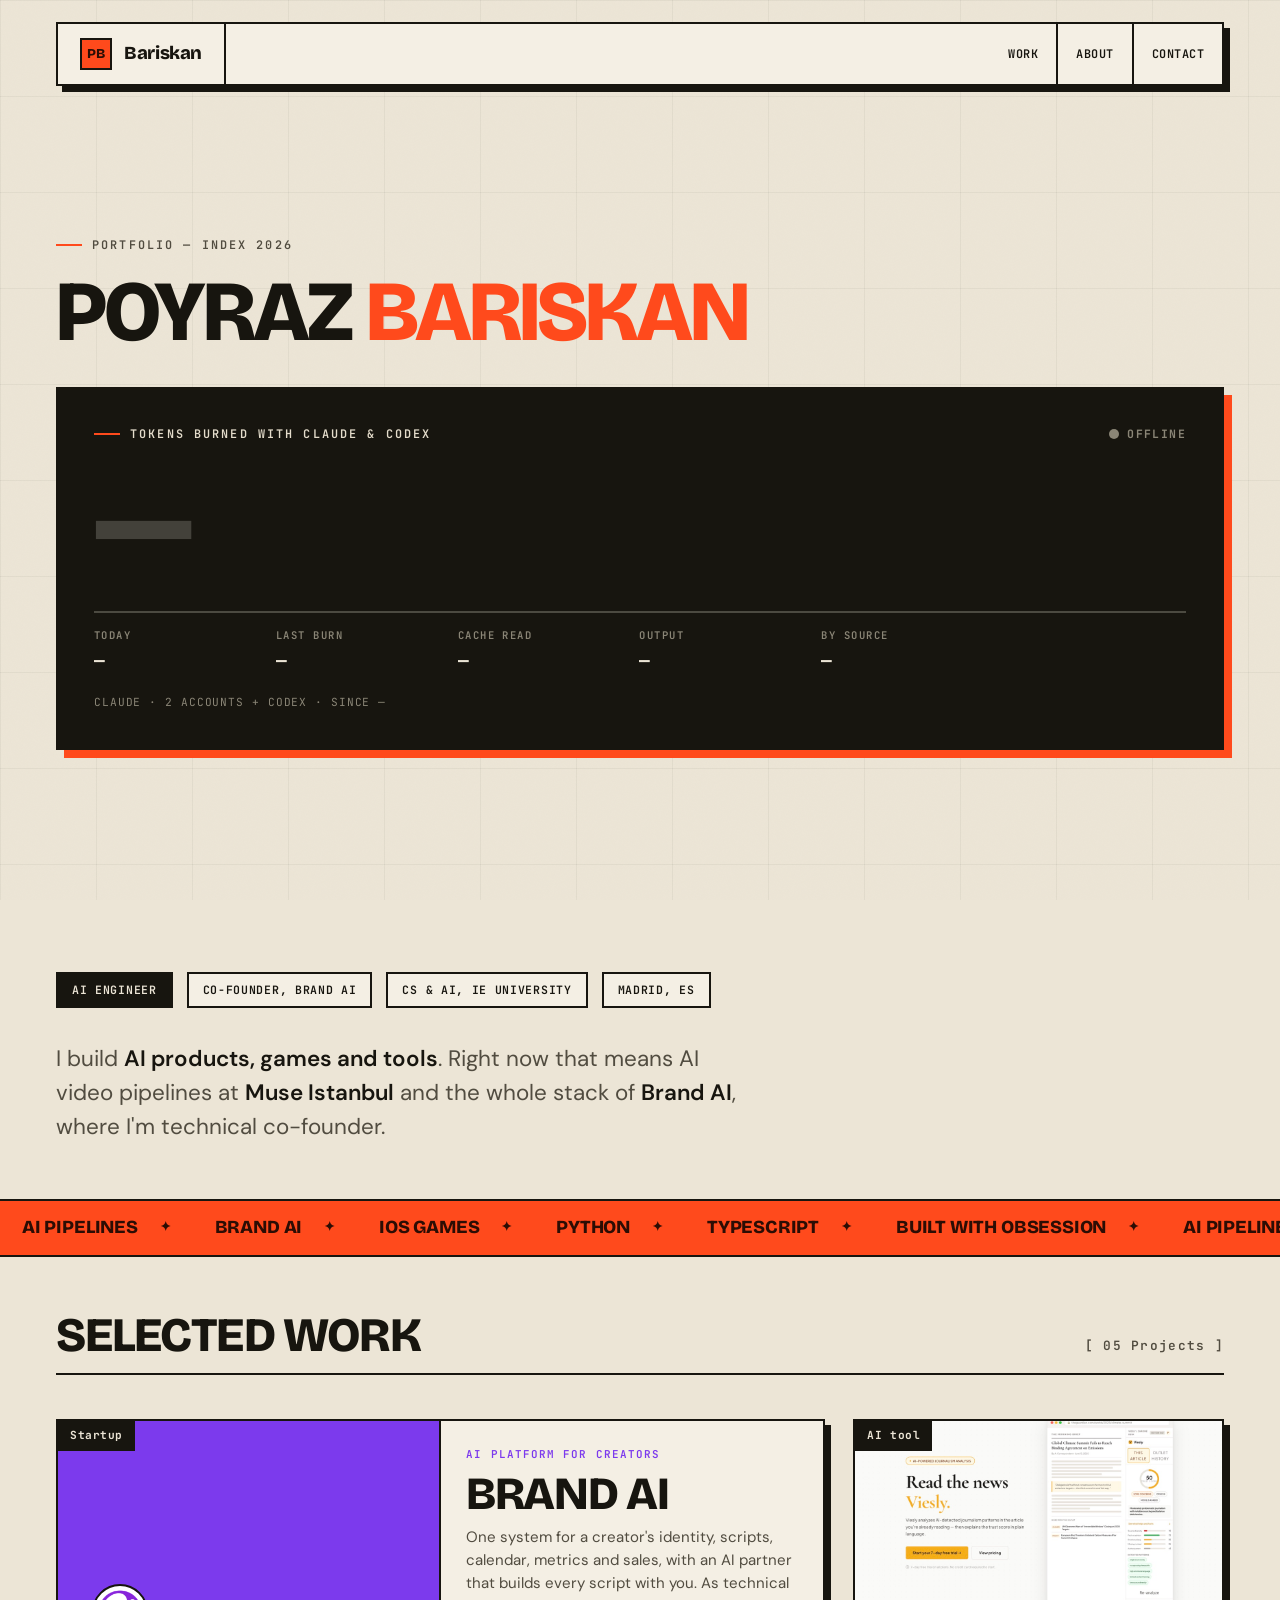
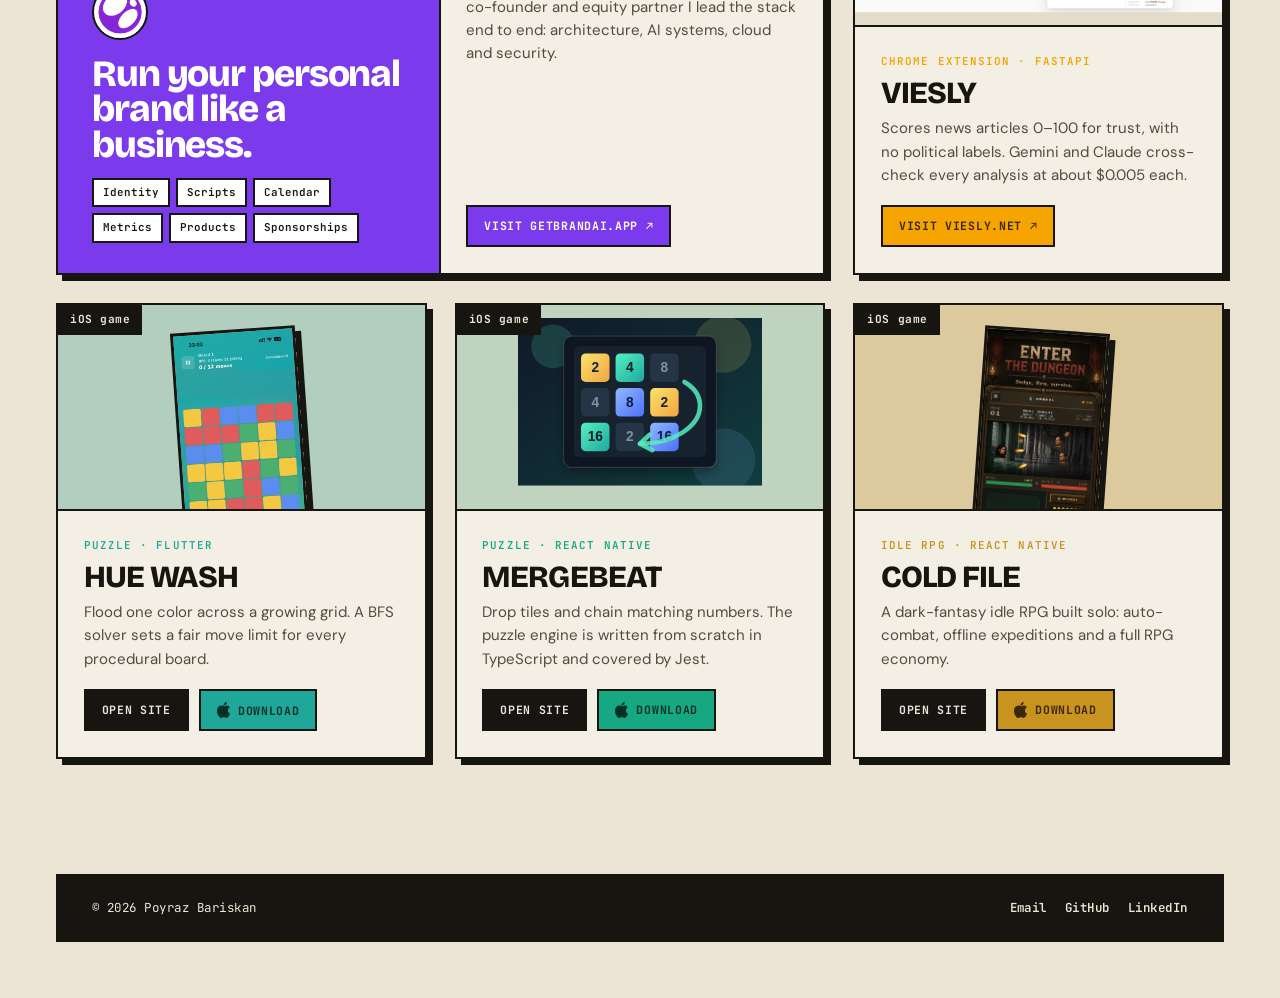
==== index.html @ db9ca66a "feat(site): shared sticky header, Brand AI, CV about, scroll motion - One header and footer on all 1" ====
<!doctype html>
<html lang="en">
  <head>
    <meta charset="utf-8">
    <meta name="viewport" content="width=device-width, initial-scale=1">
    <title>Poyraz Bariskan — Developer</title>
    <meta name="description" content="Poyraz Bariskan — AI engineer, technical co-founder of Brand AI and CS &amp; AI student at IE University. AI products, games and tools.">
    <meta property="og:title" content="Poyraz Bariskan — Developer">
    <meta property="og:description" content="AI products, games and tools. Built with obsession.">
    <meta property="og:type" content="website">
    <link rel="preconnect" href="https://fonts.googleapis.com">
    <link rel="preconnect" href="https://fonts.gstatic.com" crossorigin>
    <link href="https://fonts.googleapis.com/css2?family=Bricolage+Grotesque:opsz,wght@12..96,600;12..96,700;12..96,800&family=DM+Sans:opsz,wght@9..40,400;9..40,500;9..40,600&family=JetBrains+Mono:wght@500;600;700&display=swap" rel="stylesheet">
    <link rel="stylesheet" href="./styles.css">
  </head>
  <body class="accent-portfolio">
    <header class="site-header">
      <a class="brand" href="./" aria-label="Poyraz Bariskan home">
        <span class="brand-mark">PB</span>
        <span class="brand-name">Bariskan</span>
      </a>
      <nav class="site-nav" aria-label="Main navigation">
        <a href="./#work">Work</a>
        <a href="./about.html">About</a>
        <a href="./contact.html">Contact</a>
      </nav>
      <span class="scroll-progress" aria-hidden="true"></span>
    </header>
    <script>
      (function () {
        var header = document.querySelector('.site-header');
        function fit() {
          // the header is sticky, so measure its layout box (margin + height), never its scrolled position
          var top = parseFloat(getComputedStyle(header).marginTop) || 0;
          document.documentElement.style.setProperty('--hdr', top + header.offsetHeight + 'px');
        }
        fit();
        addEventListener('resize', fit);
        addEventListener('load', fit);
        if (document.fonts) document.fonts.ready.then(fit);
      })();
    </script>

    <main>
      <section class="intro" aria-label="Introduction">
        <p class="eyebrow hero-eyebrow">Portfolio — Index 2026</p>
        <h1 class="hero-title">
          <span class="line" data-drift="-1">Poyraz</span>
          <span class="line accent" data-drift="1">Bariskan</span>
        </h1>
        <section class="burn is-loading" data-token-counter data-endpoint="https://claude-token-counter.poyraz-fad.workers.dev" aria-label="Live AI token counter">
          <div class="burn-head">
            <p class="eyebrow">Tokens burned with Claude &amp; Codex</p>
            <p class="burn-status"><span class="burn-dot" aria-hidden="true"></span><span data-status>Loading</span></p>
          </div>
          <p class="burn-number" data-total>—</p>
          <dl class="burn-grid">
            <div><dt>Today</dt><dd data-today>—</dd></div>
            <div><dt>Last burn</dt><dd data-last-burn>—</dd></div>
            <div><dt>Cache read</dt><dd data-cache-read>—</dd></div>
            <div><dt>Output</dt><dd data-output>—</dd></div>
            <div class="burn-sources"><dt>By source</dt><dd data-sources>—</dd></div>
          </dl>
          <p class="burn-foot">Claude · 2 accounts + Codex · since <span data-since>—</span></p>
        </section>
      </section>

      <section class="hero" aria-label="About">
        <div class="hero-meta">
          <span class="tag solid">AI Engineer</span>
          <span class="tag">Co-founder, Brand AI</span>
          <span class="tag">CS &amp; AI, IE University</span>
          <span class="tag">Madrid, ES</span>
        </div>
        <p class="hero-lede">
          I build <b>AI products, games and tools</b>. Right now that means AI video pipelines at
          <b>Muse Istanbul</b> and the whole stack of <b>Brand AI</b>, where I'm technical co-founder.
        </p>
      </section>

      <div class="marquee" aria-hidden="true">
        <div class="marquee-track">
          <span>AI Pipelines</span><span>Brand AI</span><span>iOS Games</span><span>Python</span><span>TypeScript</span><span>Built With Obsession</span>
          <span>AI Pipelines</span><span>Brand AI</span><span>iOS Games</span><span>Python</span><span>TypeScript</span><span>Built With Obsession</span>
        </div>
      </div>

      <div class="section-head" id="work">
        <h2>Selected Work</h2>
        <span class="count">[ 05 Projects ]</span>
      </div>

      <section class="work" aria-label="Projects">

        <article class="work-card work-feature accent-brandai" data-pop>
          <a class="work-media media-brandai" href="https://www.getbrandai.app/en" target="_blank" rel="noopener" tabindex="-1" aria-hidden="true">
            <span class="work-kind">Startup</span>
            <img class="bai-logo" src="./BrandAI/assets/logo.png" width="56" height="56" alt="" decoding="async">
            <span class="bai-line">Run your personal brand like a business.</span>
            <span class="bai-modules"><span>Identity</span><span>Scripts</span><span>Calendar</span><span>Metrics</span><span>Products</span><span>Sponsorships</span></span>
          </a>
          <div class="work-info">
            <p class="work-genre">AI platform for creators</p>
            <h3 class="work-title"><a href="https://www.getbrandai.app/en" target="_blank" rel="noopener">Brand AI</a></h3>
            <p class="work-desc">One system for a creator's identity, scripts, calendar, metrics and sales, with an AI partner that builds every script with you. As technical co-founder and equity partner I lead the stack end to end: architecture, AI systems, cloud and security.</p>
            <div class="work-actions">
              <a class="btn btn-solid" href="https://www.getbrandai.app/en" target="_blank" rel="noopener">Visit getbrandai.app ↗</a>
            </div>
          </div>
        </article>

        <article class="work-card accent-viesly" data-pop>
          <a class="work-media media-shot" href="https://viesly.net" target="_blank" rel="noopener" tabindex="-1" aria-hidden="true">
            <span class="work-kind">AI tool</span>
            <img src="./Viesly/assets/preview-1200.jpg" alt="" decoding="async" loading="lazy" data-parallax>
          </a>
          <div class="work-info">
            <p class="work-genre">Chrome extension · FastAPI</p>
            <h3 class="work-title"><a href="https://viesly.net" target="_blank" rel="noopener">Viesly</a></h3>
            <p class="work-desc">Scores news articles 0–100 for trust, with no political labels. Gemini and Claude cross-check every analysis at about $0.005 each.</p>
            <div class="work-actions">
              <a class="btn btn-solid" href="https://viesly.net" target="_blank" rel="noopener">Visit viesly.net ↗</a>
            </div>
          </div>
        </article>

        <article class="work-card accent-huewash" data-pop>
          <a class="work-media media-phone" href="./HueWash/" tabindex="-1" aria-hidden="true">
            <span class="work-kind">iOS game</span>
            <img src="./HueWash/assets/gameplay.png" alt="" decoding="async" loading="lazy" data-parallax="34">
          </a>
          <div class="work-info">
            <p class="work-genre">Puzzle · Flutter</p>
            <h3 class="work-title"><a href="./HueWash/">Hue Wash</a></h3>
            <p class="work-desc">Flood one color across a growing grid. A BFS solver sets a fair move limit for every procedural board.</p>
            <div class="work-actions">
              <a class="btn btn-ink" href="./HueWash/">Open site</a>
              <div class="btn-soon-wrap">
                <button class="btn btn-solid" type="button" onclick="showSoon(this)">
                  <svg width="13" height="16" viewBox="0 0 814 1000" fill="currentColor" aria-hidden="true"><path d="M788.1 340.9c-5.8 4.5-108.2 62.2-108.2 190.5 0 148.4 130.3 200.9 134.2 202.2-.6 3.2-20.7 71.9-68.7 141.9-42.8 61.6-87.5 123.1-155.5 123.1s-85.5-39.5-164-39.5c-76.5 0-103.7 40.8-165.9 40.8s-105-57.8-155.5-127.4C46 790.8 0 663.9 0 542c0-207.7 135.5-317.6 269-317.6 70.7 0 129.5 46.4 173.1 46.4 41.8 0 108.2-49 187.5-49 30.1 0 108.2 2.6 162.5 95.7zm-234.5-181.5c31.1-36.9 53.1-88.1 53.1-139.3 0-7.1-.6-14.3-1.9-20.1-50.6 1.9-110.8 33.7-147.1 75.8-28.5 32.4-55.1 83.6-55.1 135.5 0 7.8 1.3 15.6 1.9 18.1 3.2.6 8.4 1.3 13.6 1.3 45.4 0 102.5-30.4 135.5-71.3z"/></svg>
                  Download
                </button>
                <span class="btn-soon-tip">Coming Soon</span>
              </div>
            </div>
          </div>
        </article>

        <article class="work-card accent-merge" data-pop>
          <a class="work-media media-board" href="./MergeBeat/" tabindex="-1" aria-hidden="true">
            <span class="work-kind">iOS game</span>
            <img src="./MergeBeat/assets/mergebeat-board.svg" alt="" decoding="async" loading="lazy" data-parallax>
          </a>
          <div class="work-info">
            <p class="work-genre">Puzzle · React Native</p>
            <h3 class="work-title"><a href="./MergeBeat/">MergeBeat</a></h3>
            <p class="work-desc">Drop tiles and chain matching numbers. The puzzle engine is written from scratch in TypeScript and covered by Jest.</p>
            <div class="work-actions">
              <a class="btn btn-ink" href="./MergeBeat/">Open site</a>
              <a class="btn btn-solid" href="https://apps.apple.com/us/app/merge-beat/id6765901068" target="_blank" rel="noopener">
                <svg width="13" height="16" viewBox="0 0 814 1000" fill="currentColor" aria-hidden="true"><path d="M788.1 340.9c-5.8 4.5-108.2 62.2-108.2 190.5 0 148.4 130.3 200.9 134.2 202.2-.6 3.2-20.7 71.9-68.7 141.9-42.8 61.6-87.5 123.1-155.5 123.1s-85.5-39.5-164-39.5c-76.5 0-103.7 40.8-165.9 40.8s-105-57.8-155.5-127.4C46 790.8 0 663.9 0 542c0-207.7 135.5-317.6 269-317.6 70.7 0 129.5 46.4 173.1 46.4 41.8 0 108.2-49 187.5-49 30.1 0 108.2 2.6 162.5 95.7zm-234.5-181.5c31.1-36.9 53.1-88.1 53.1-139.3 0-7.1-.6-14.3-1.9-20.1-50.6 1.9-110.8 33.7-147.1 75.8-28.5 32.4-55.1 83.6-55.1 135.5 0 7.8 1.3 15.6 1.9 18.1 3.2.6 8.4 1.3 13.6 1.3 45.4 0 102.5-30.4 135.5-71.3z"/></svg>
                Download
              </a>
            </div>
          </div>
        </article>

        <article class="work-card accent-cold" data-pop>
          <a class="work-media media-phone" href="./ColdFile/" tabindex="-1" aria-hidden="true">
            <span class="work-kind">iOS game</span>
            <img src="./ColdFile/assets/enter-dungeon.webp" alt="" decoding="async" loading="lazy" data-parallax="34">
          </a>
          <div class="work-info">
            <p class="work-genre">Idle RPG · React Native</p>
            <h3 class="work-title"><a href="./ColdFile/">Cold File</a></h3>
            <p class="work-desc">A dark-fantasy idle RPG built solo: auto-combat, offline expeditions and a full RPG economy.</p>
            <div class="work-actions">
              <a class="btn btn-ink" href="./ColdFile/">Open site</a>
              <a class="btn btn-solid" href="https://apps.apple.com/us/app/cold-file/id6762484660" target="_blank" rel="noopener">
                <svg width="13" height="16" viewBox="0 0 814 1000" fill="currentColor" aria-hidden="true"><path d="M788.1 340.9c-5.8 4.5-108.2 62.2-108.2 190.5 0 148.4 130.3 200.9 134.2 202.2-.6 3.2-20.7 71.9-68.7 141.9-42.8 61.6-87.5 123.1-155.5 123.1s-85.5-39.5-164-39.5c-76.5 0-103.7 40.8-165.9 40.8s-105-57.8-155.5-127.4C46 790.8 0 663.9 0 542c0-207.7 135.5-317.6 269-317.6 70.7 0 129.5 46.4 173.1 46.4 41.8 0 108.2-49 187.5-49 30.1 0 108.2 2.6 162.5 95.7zm-234.5-181.5c31.1-36.9 53.1-88.1 53.1-139.3 0-7.1-.6-14.3-1.9-20.1-50.6 1.9-110.8 33.7-147.1 75.8-28.5 32.4-55.1 83.6-55.1 135.5 0 7.8 1.3 15.6 1.9 18.1 3.2.6 8.4 1.3 13.6 1.3 45.4 0 102.5-30.4 135.5-71.3z"/></svg>
                Download
              </a>
            </div>
          </div>
        </article>

      </section>
    </main>

    <footer class="site-footer">
      <span>© 2026 Poyraz Bariskan</span>
      <div class="foot-soc">
        <a href="mailto:poyraz@bariskan.com">Email</a>
        <a href="https://github.com/pBariskan" target="_blank" rel="noopener">GitHub</a>
        <a href="https://www.linkedin.com/in/poyrazb" target="_blank" rel="noopener">LinkedIn</a>
      </div>
    </footer>
    <script>
      function showSoon(btn) {
        var wrap = btn.closest('.btn-soon-wrap');
        wrap.classList.add('tip-show');
        setTimeout(function() { wrap.classList.remove('tip-show'); }, 1800);
      }
    </script>
    <script src="./token-counter.js" defer></script>
    <script src="./site.js" defer></script>
  </body>
</html>
---- styles.css ----
/* ============================================================
   Poyraz Bariskan — Design System
   "Bold Editorial Brutalism"
   Bone paper · near-black ink · hard offset shadows · per-theme accent
   ============================================================ */

/* ── Tokens ─────────────────────────────────────────────── */
:root {
  color-scheme: light;

  --paper:      #ece5d6;
  --paper-2:    #e4dccb;
  --surface:    #f4efe4;
  --ink:        #17150f;
  --ink-soft:   #514c40;
  --ink-faint:  #8a8576;
  --line:       #17150f;

  /* default accent — portfolio shell */
  --accent:     #ff4a1c;
  --accent-ink: #2c0d04;

  --display: 'Bricolage Grotesque', 'Arial Narrow', sans-serif;
  --body:    'DM Sans', ui-sans-serif, system-ui, sans-serif;
  --mono:    'JetBrains Mono', ui-monospace, 'SFMono-Regular', monospace;

  --maxw: 1200px;
  --gut:  clamp(20px, 5vw, 56px);
  --border: 2.5px solid var(--ink);
}

/* per-page / per-project accent scopes */
.accent-portfolio { --accent: #ff4a1c; --accent-ink: #2c0d04; }
.accent-cold      { --accent: #c8941f; --accent-ink: #3a2802; }
.accent-merge     { --accent: #16a883; --accent-ink: #053026; }
.accent-viesly    { --accent: #f5a400; --accent-ink: #3a2700; }
.accent-huewash   { --accent: #1fa89a; --accent-ink: #053028; }
.accent-brandai   { --accent: #7c3aed; --accent-ink: #ffffff; }

/* ── Reset ──────────────────────────────────────────────── */
*, *::before, *::after { box-sizing: border-box; margin: 0; }
html { scroll-behavior: smooth; -webkit-text-size-adjust: 100%; }

body {
  min-height: 100dvh;
  background-color: var(--paper);
  color: var(--ink);
  font-family: var(--body);
  font-size: 16px;
  line-height: 1.6;
  -webkit-font-smoothing: antialiased;
  position: relative;
  overflow-x: clip;
}

/* faint hairline grid + grain atmosphere */
body::before {
  content: "";
  position: fixed;
  inset: 0;
  pointer-events: none;
  z-index: 0;
  background-image:
    linear-gradient(to right, rgba(23,21,15,0.045) 1px, transparent 1px),
    linear-gradient(to bottom, rgba(23,21,15,0.045) 1px, transparent 1px);
  background-size: clamp(48px, 8vw, 96px) clamp(48px, 8vw, 96px);
}
body::after {
  content: "";
  position: fixed;
  inset: 0;
  pointer-events: none;
  z-index: 0;
  opacity: 0.5;
  mix-blend-mode: multiply;
  background-image: url("data:image/svg+xml,%3Csvg xmlns='http://www.w3.org/2000/svg' width='120' height='120'%3E%3Cfilter id='n'%3E%3CfeTurbulence type='fractalNoise' baseFrequency='0.85' numOctaves='2' stitchTiles='stitch'/%3E%3C/filter%3E%3Crect width='100%25' height='100%25' filter='url(%23n)' opacity='0.045'/%3E%3C/svg%3E");
}

main, .site-header, .site-footer { position: relative; z-index: 1; }

img { display: block; max-width: 100%; }
a   { color: inherit; }
::selection { background: var(--accent); color: var(--accent-ink); }

.shell { width: min(var(--maxw), 100% - var(--gut) * 2); margin-inline: auto; }

/* ── Header ─────────────────────────────────────────────── */
/* One header on every page: same links, same colours (it ignores the page accent), pinned while scrolling.
   Its top margin equals its sticky offset, so it never moves — not on scroll, not between pages. */
.site-header {
  --accent:     #ff4a1c;
  --accent-ink: #2c0d04;
  --hdr-gap: clamp(12px, 2vw, 22px);
  position: sticky;
  top: var(--hdr-gap);
  z-index: 50;
  display: flex;
  align-items: stretch;
  justify-content: space-between;
  gap: 16px;
  width: min(var(--maxw), 100% - var(--gut) * 2);
  margin: var(--hdr-gap) auto 0;
  border: var(--border);
  background: var(--surface);
  box-shadow: 6px 6px 0 var(--ink);
  view-transition-name: site-header;
}

/* reading progress, drawn over the header's bottom border (site.js scales it) */
.scroll-progress {
  position: absolute;
  left: -2.5px;
  right: -2.5px;
  bottom: -2.5px;
  height: 4px;
  background: var(--accent);
  transform: scaleX(0);
  transform-origin: left;
  pointer-events: none;
}

.brand {
  display: flex;
  align-items: center;
  gap: 12px;
  padding: 14px 22px;
  font-family: var(--display);
  font-weight: 800;
  font-size: 1.15rem;
  letter-spacing: -0.02em;
  text-decoration: none;
  border-right: var(--border);
  white-space: nowrap;
}
.brand img { width: 30px; height: 30px; border: 2px solid var(--ink); }
.brand .brand-mark {
  display: inline-grid;
  place-items: center;
  width: 32px; height: 32px;
  background: var(--accent);
  color: var(--accent-ink);
  font-size: 0.85rem;
  font-weight: 800;
  border: 2px solid var(--ink);
}

.site-nav { display: flex; align-items: stretch; flex-wrap: wrap; }
.site-nav a {
  display: inline-flex;
  align-items: center;
  padding: 0 18px;
  font-family: var(--mono);
  font-size: 0.74rem;
  font-weight: 600;
  letter-spacing: 0.04em;
  text-transform: uppercase;
  text-decoration: none;
  color: var(--ink);
  border-left: 2px solid var(--ink);
  transition: background 0.18s, color 0.18s;
}
.site-nav a:first-child { border-left: none; }
.site-nav a:hover,
.site-nav a:focus-visible { background: var(--ink); color: var(--paper); outline: none; }
.site-nav a[aria-current="page"] { background: var(--accent); color: var(--accent-ink); }

/* ── Project sub-nav (game pages) ───────────────────────── */
.sub-nav {
  position: relative;
  z-index: 1;
  display: flex;
  flex-wrap: wrap;
  align-items: stretch;
  width: min(var(--maxw), 100% - var(--gut) * 2);
  margin: 16px auto 0;
  border: 2px solid var(--ink);
  background: var(--accent);
  color: var(--accent-ink);
}
.sub-nav a {
  display: inline-flex;
  align-items: center;
  gap: 10px;
  padding: 8px 16px;
  font-family: var(--mono);
  font-size: 0.72rem;
  font-weight: 600;
  letter-spacing: 0.04em;
  text-transform: uppercase;
  text-decoration: none;
  border-left: 2px solid var(--ink);
  transition: background 0.18s, color 0.18s;
}
.sub-nav .sub-brand {
  margin-right: auto;
  border-left: none;
  font-family: var(--display);
  font-size: 1rem;
  font-weight: 800;
  letter-spacing: -0.01em;
  text-transform: none;
}
.sub-nav .sub-brand img,
.sub-nav .brand-mark { width: 26px; height: 26px; border: 2px solid var(--ink); }
.sub-nav .brand-mark {
  display: inline-grid;
  place-items: center;
  background: var(--surface);
  color: var(--ink);
  font-size: 0.68rem;
}
.sub-nav a:hover,
.sub-nav a:focus-visible,
.sub-nav a[aria-current="page"] { background: var(--ink); color: var(--paper); outline: none; }

@media (max-width: 620px) {
  .sub-nav .sub-brand { flex-basis: 100%; border-bottom: 2px solid var(--ink); }
  .sub-nav a:not(.sub-brand) { flex: 1; justify-content: center; padding: 9px 6px; }
  .sub-nav .sub-brand + a { border-left: none; }
}

/* ── Hero ───────────────────────────────────────────────── */
/* First screen: name + live counter, filling exactly one viewport (--hdr = header bottom, set inline). */
.intro {
  width: min(var(--maxw), 100% - var(--gut) * 2);
  min-height: calc(100svh - var(--hdr, 110px));
  margin: 0 auto;
  padding-block: clamp(12px, 3vh, 40px);
  display: flex;
  flex-direction: column;
  justify-content: center;
}

.hero {
  width: min(var(--maxw), 100% - var(--gut) * 2);
  margin: clamp(32px, 6vw, 72px) auto clamp(28px, 5vw, 56px);
}

.eyebrow {
  display: inline-flex;
  align-items: center;
  gap: 10px;
  font-family: var(--mono);
  font-size: 0.74rem;
  font-weight: 600;
  letter-spacing: 0.18em;
  text-transform: uppercase;
  color: var(--ink-soft);
}
.eyebrow::before {
  content: "";
  width: 26px; height: 2px;
  background: var(--accent);
}

.hero-eyebrow { margin-bottom: clamp(10px, 2.2vh, 20px); animation: rise 0.7s 0.1s cubic-bezier(0.16,1,0.3,1) both; }

.hero-title {
  font-family: var(--display);
  font-weight: 800;
  font-size: clamp(2.2rem, min(7.2vw, 9.5vh), 5.6rem);
  line-height: 0.9;
  letter-spacing: -0.035em;
  text-transform: uppercase;
}
.hero-title .line { display: inline-block; animation: rise 0.8s cubic-bezier(0.16,1,0.3,1) both; }
.hero-title .line:nth-child(1) { animation-delay: 0.16s; }
.hero-title .line:nth-child(2) { animation-delay: 0.24s; }
.hero-title .outline {
  color: transparent;
  -webkit-text-stroke: 2px var(--ink);
  text-stroke: 2px var(--ink);
}
.hero-title .accent { color: var(--accent); }

.hero-meta {
  display: flex;
  flex-wrap: wrap;
  gap: 10px 14px;
  animation: rise 0.8s 0.34s cubic-bezier(0.16,1,0.3,1) both;
}
.hero-meta .tag {
  font-family: var(--mono);
  font-size: 0.72rem;
  font-weight: 600;
  letter-spacing: 0.06em;
  text-transform: uppercase;
  padding: 7px 14px;
  border: 2px solid var(--ink);
  background: var(--surface);
}
.hero-meta .tag.solid { background: var(--ink); color: var(--paper); }

.hero-lede {
  max-width: 44ch;
  margin-top: clamp(22px, 3.5vw, 34px);
  font-size: clamp(1.05rem, 2.2vw, 1.4rem);
  line-height: 1.5;
  color: var(--ink-soft);
  animation: rise 0.8s 0.42s cubic-bezier(0.16,1,0.3,1) both;
}
.hero-lede b { color: var(--ink); font-weight: 600; }

/* ── Marquee strip ──────────────────────────────────────── */
.marquee {
  border-block: var(--border);
  background: var(--accent);
  color: var(--accent-ink);
  overflow: hidden;
  white-space: nowrap;
  padding: 12px 0;
  margin-block: clamp(28px, 5vw, 56px);
  animation: rise 0.8s 0.5s cubic-bezier(0.16,1,0.3,1) both;
}
.marquee-track {
  display: inline-flex;
  gap: 0;
  will-change: transform;
  animation: scroll-x 26s linear infinite;
}
.marquee:hover .marquee-track { animation-play-state: paused; }
.marquee-track span {
  font-family: var(--display);
  font-weight: 800;
  font-size: 1.15rem;
  letter-spacing: -0.01em;
  text-transform: uppercase;
  padding-inline: 22px;
  display: inline-flex;
  align-items: center;
  gap: 22px;
}
.marquee-track span::after {
  content: "✦";
  font-size: 0.8rem;
}

@keyframes scroll-x {
  from { transform: translateX(0); }
  to   { transform: translateX(-50%); }
}

/* ── Live token counter ─────────────────────────────────── */
.burn {
  margin-top: clamp(16px, 4vh, 40px);
  padding: clamp(16px, 4vh, 36px) clamp(16px, 3.5vw, 36px);
  border: var(--border);
  background: var(--ink);
  color: var(--paper);
  box-shadow: 8px 8px 0 var(--accent);
  container-type: inline-size;
  animation: rise 0.8s 0.32s cubic-bezier(0.16,1,0.3,1) both;
}
.burn-head {
  display: flex;
  flex-wrap: wrap;
  align-items: center;
  justify-content: space-between;
  gap: 10px 18px;
}
.burn .eyebrow { color: var(--paper-2); }
.burn-status {
  display: inline-flex;
  align-items: center;
  gap: 8px;
  font-family: var(--mono);
  font-size: 0.72rem;
  font-weight: 700;
  letter-spacing: 0.12em;
  text-transform: uppercase;
  color: var(--ink-faint);
}
.burn-dot { width: 10px; height: 10px; border-radius: 50%; background: var(--ink-faint); }
.burn.is-live .burn-status { color: var(--accent); }
.burn.is-live .burn-dot { background: var(--accent); animation: pulse 1.6s ease-in-out infinite; }
.burn-number {
  margin-top: clamp(8px, 2vh, 20px);
  font-family: var(--display);
  font-weight: 800;
  font-size: clamp(2rem, min(10vw, 16vh), 9.5rem);
  /* 12cqi keeps a 15-character total ("100,000,000,000") on one line inside the panel */
  font-size: clamp(1.6rem, min(10vw, 16vh, 12cqi), 9.5rem);
  line-height: 0.95;
  letter-spacing: 0;
  font-variant-numeric: tabular-nums;
  overflow-wrap: anywhere;
  color: var(--surface);
}
.burn.is-loading .burn-number { opacity: 0.2; }
.burn-grid {
  display: grid;
  grid-template-columns: repeat(4, minmax(0, 1fr)) minmax(0, 2.2fr);
  gap: 0 16px;
  margin-top: clamp(12px, 3vh, 30px);
  border-top: 2px solid color-mix(in srgb, var(--paper) 25%, transparent);
}
.burn-grid div { padding-top: clamp(8px, 1.8vh, 14px); }
.burn-grid dt {
  font-family: var(--mono);
  font-size: 0.66rem;
  font-weight: 600;
  letter-spacing: 0.14em;
  text-transform: uppercase;
  color: var(--ink-faint);
}
.burn-grid dd {
  margin-top: 4px;
  font-family: var(--mono);
  font-size: clamp(0.92rem, 2vw, 1.12rem);
  font-weight: 700;
  color: var(--paper);
}
.burn-grid dd span { white-space: nowrap; }
.burn-foot {
  margin-top: clamp(10px, 2.2vh, 18px);
  font-family: var(--mono);
  font-size: 0.7rem;
  letter-spacing: 0.08em;
  text-transform: uppercase;
  color: var(--ink-faint);
}

@keyframes pulse {
  0%, 100% { box-shadow: 0 0 0 0 color-mix(in srgb, var(--accent) 60%, transparent); }
  50%      { box-shadow: 0 0 0 6px transparent; }
}

@media (max-width: 860px) {
  .burn-grid { grid-template-columns: repeat(2, minmax(0, 1fr)); }
  .burn-sources { grid-column: 1 / -1; }
}

/* Phones: keep name + counter inside the first screen under the tall stacked header. */
@media (max-width: 620px) {
  .intro .hero-eyebrow { display: none; }
  .burn .eyebrow { font-size: 0.68rem; letter-spacing: 0.08em; }
  .burn-grid { grid-template-columns: repeat(3, minmax(0, 1fr)); gap: 0 12px; }
  .burn-sources { grid-column: span 2; }
  .burn-foot { letter-spacing: 0.04em; }
}

/* ── Section heading ────────────────────────────────────── */
.section-head {
  display: flex;
  align-items: flex-end;
  justify-content: space-between;
  gap: 16px;
  width: min(var(--maxw), 100% - var(--gut) * 2);
  margin: 0 auto clamp(24px, 4vw, 44px);
  padding-bottom: 16px;
  border-bottom: var(--border);
  scroll-margin-top: calc(var(--hdr, 110px) + 18px);
}
.section-head h2 {
  font-family: var(--display);
  font-weight: 800;
  font-size: clamp(1.8rem, 5vw, 3rem);
  line-height: 0.92;
  letter-spacing: -0.03em;
  text-transform: uppercase;
}
.section-head .count {
  font-family: var(--mono);
  font-size: 0.8rem;
  font-weight: 600;
  letter-spacing: 0.1em;
  color: var(--ink-soft);
  white-space: nowrap;
}

/* ── Work grid (projects) ───────────────────────────────── */
/* Compact on purpose: on desktop all five projects fit in about one and a half screens. */
.work {
  width: min(var(--maxw), 100% - var(--gut) * 2);
  margin: 0 auto clamp(60px, 9vw, 120px);
  display: grid;
  grid-template-columns: repeat(6, minmax(0, 1fr));
  gap: clamp(18px, 2.4vw, 28px);
}

.work-card {
  --rest-shadow: 6px 6px 0 var(--ink);
  grid-column: span 2;
  display: flex;
  flex-direction: column;
  min-width: 0;
  border: var(--border);
  background: var(--surface);
  box-shadow: var(--rest-shadow);
  transition: transform 0.25s cubic-bezier(0.16,1,0.3,1), box-shadow 0.25s cubic-bezier(0.16,1,0.3,1);
}
.work-card:hover { transform: translate(-4px, -4px); box-shadow: 10px 10px 0 var(--accent); }
.work-feature {
  grid-column: span 4;
  display: grid;
  grid-template-columns: minmax(0, 1fr) minmax(0, 1fr);
}

.work-media {
  position: relative;
  display: block;
  overflow: hidden;
  aspect-ratio: 16 / 9;
  border-bottom: var(--border);
  background: var(--paper-2);
}
.work-kind {
  position: absolute;
  top: 0; left: 0;
  z-index: 2;
  font-family: var(--mono);
  font-size: 0.7rem;
  font-weight: 700;
  letter-spacing: 0.05em;
  padding: 6px 12px;
  background: var(--ink);
  color: var(--paper);
}

/* screenshots fill the frame; the extra scale leaves room for the parallax shift (site.js sets translate) */
.media-shot img {
  width: 100%; height: 100%;
  object-fit: cover;
  object-position: top left;
  scale: 1.12;
  transition: scale 0.6s cubic-bezier(0.16,1,0.3,1);
}
.work-card:hover .media-shot img { scale: 1.17; }

/* phone screenshots rise out of a panel in the project colour */
.media-phone { background: color-mix(in srgb, var(--accent) 26%, var(--paper-2)); }
.media-phone img {
  position: absolute;
  top: 17%;
  left: 50%;
  width: 34%;
  margin-left: -17%;
  border: 3px solid var(--ink);
  box-shadow: 6px 6px 0 var(--ink);
  rotate: -4deg;
  transition: rotate 0.4s cubic-bezier(0.16,1,0.3,1);
}
.accent-cold .media-phone img { rotate: 4deg; }
.work-card:hover .media-phone img { rotate: 0deg; }

.media-board { background: color-mix(in srgb, var(--accent) 18%, var(--paper-2)); }
.media-board img { width: 100%; height: 100%; object-fit: contain; padding: 18px 24px; }

/* Brand AI: the product's own line and modules, in its purple */
.media-brandai {
  aspect-ratio: auto;
  border-bottom: none;
  border-right: var(--border);
  display: flex;
  flex-direction: column;
  justify-content: flex-end;
  gap: 16px;
  padding: 64px clamp(22px, 3vw, 34px) clamp(22px, 3vw, 30px);
  background: var(--accent);
  color: var(--accent-ink);
  text-decoration: none;
}
.bai-logo {
  width: 56px; height: 56px;
  padding: 3px;
  border: 2.5px solid var(--ink);
  border-radius: 50%;
  background: #fff;
}
.bai-line {
  max-width: 13ch;
  font-family: var(--display);
  font-size: clamp(1.7rem, 2.9vw, 2.5rem);
  font-weight: 800;
  line-height: 0.95;
  letter-spacing: -0.03em;
}
.bai-modules { display: flex; flex-wrap: wrap; gap: 6px; }
.bai-modules span {
  padding: 4px 9px;
  font-family: var(--mono);
  font-size: 0.68rem;
  font-weight: 600;
  border: 2px solid var(--ink);
  background: #fff;
  color: var(--ink);
  transition: transform 0.3s cubic-bezier(0.16,1,0.3,1);
}
.work-card:hover .bai-modules span { transform: translateY(-4px); }
.work-card:hover .bai-modules span:nth-child(2) { transition-delay: 0.03s; }
.work-card:hover .bai-modules span:nth-child(3) { transition-delay: 0.06s; }
.work-card:hover .bai-modules span:nth-child(4) { transition-delay: 0.09s; }
.work-card:hover .bai-modules span:nth-child(5) { transition-delay: 0.12s; }
.work-card:hover .bai-modules span:nth-child(6) { transition-delay: 0.15s; }

.work-info {
  flex: 1;
  display: flex;
  flex-direction: column;
  padding: clamp(18px, 2vw, 26px);
}
.work-genre {
  font-family: var(--mono);
  font-size: 0.68rem;
  font-weight: 600;
  letter-spacing: 0.1em;
  text-transform: uppercase;
  color: var(--accent);
  margin-bottom: 8px;
}
.work-title {
  font-family: var(--display);
  font-weight: 800;
  font-size: clamp(1.6rem, 2.4vw, 2.1rem);
  line-height: 0.95;
  letter-spacing: -0.03em;
  text-transform: uppercase;
  margin-bottom: 10px;
}
.work-feature .work-title { font-size: clamp(2rem, 3.6vw, 3rem); }
.work-title a { text-decoration: none; }
.work-title a:hover { text-decoration: underline; text-decoration-color: var(--accent); text-decoration-thickness: 3px; }
.work-desc {
  flex: 1;
  color: var(--ink-soft);
  font-size: 0.94rem;
  line-height: 1.55;
}
.work-actions {
  display: flex;
  flex-wrap: wrap;
  gap: 10px;
  margin-top: 18px;
}
.work-actions .btn { min-height: 42px; padding: 0 16px; font-size: 0.72rem; }

/* ── Buttons ────────────────────────────────────────────── */
.btn {
  display: inline-flex;
  align-items: center;
  justify-content: center;
  gap: 8px;
  min-height: 48px;
  padding: 0 22px;
  font-family: var(--mono);
  font-size: 0.78rem;
  font-weight: 700;
  letter-spacing: 0.06em;
  text-transform: uppercase;
  text-decoration: none;
  border: 2.5px solid var(--ink);
  background: var(--surface);
  color: var(--ink);
  cursor: pointer;
  transition: transform 0.16s, box-shadow 0.16s, background 0.16s, color 0.16s;
}
.btn:hover { transform: translate(-3px, -3px); box-shadow: 5px 5px 0 var(--ink); }
.btn:active { transform: translate(0, 0); box-shadow: 0 0 0 var(--ink); }

.btn-solid { background: var(--accent); color: var(--accent-ink); }
.btn-ink   { background: var(--ink); color: var(--paper); }
.btn-ink:hover { box-shadow: 5px 5px 0 var(--accent); }

.btn-soon-wrap { position: relative; display: inline-flex; }
.btn-soon-tip {
  position: absolute;
  bottom: calc(100% + 10px);
  left: 50%;
  transform: translateX(-50%) translateY(6px);
  white-space: nowrap;
  background: var(--ink);
  color: var(--paper);
  font-family: var(--mono);
  font-size: 0.66rem;
  font-weight: 700;
  letter-spacing: 0.12em;
  text-transform: uppercase;
  padding: 6px 13px;
  pointer-events: none;
  opacity: 0;
  transition: opacity 0.2s, transform 0.2s;
}
.btn-soon-wrap.tip-show .btn-soon-tip { opacity: 1; transform: translateX(-50%) translateY(0); }

/* ── Footer ─────────────────────────────────────────────── */
.site-footer {
  width: min(var(--maxw), 100% - var(--gut) * 2);
  margin: 0 auto clamp(30px, 5vw, 56px);
  border: var(--border);
  background: var(--ink);
  color: var(--paper);
  display: flex;
  flex-wrap: wrap;
  align-items: center;
  justify-content: space-between;
  gap: 12px;
  padding: 22px clamp(20px, 3vw, 34px);
  font-family: var(--mono);
  font-size: 0.78rem;
  letter-spacing: 0.04em;
}
.site-footer a { text-decoration: none; font-weight: 600; }
.site-footer a:hover { color: var(--accent); }
.site-footer .foot-soc { display: flex; gap: 18px; flex-wrap: wrap; }

/* ── Animations ─────────────────────────────────────────── */
@keyframes rise { from { opacity: 0; transform: translateY(26px); } to { opacity: 1; transform: translateY(0); } }

@media (prefers-reduced-motion: reduce) {
  * { animation: none !important; transition: none !important; }
  .marquee-track { animation: none !important; }
}

/* ── Responsive ─────────────────────────────────────────── */
@media (max-width: 980px) {
  .work { grid-template-columns: repeat(2, minmax(0, 1fr)); }
  .work-card { grid-column: span 1; }
  .work-feature { grid-column: 1 / -1; }
}

@media (max-width: 620px) {
  .site-header { box-shadow: 4px 4px 0 var(--ink); }
  .brand { padding: 10px 14px; gap: 10px; }
  .site-nav { flex: 1; }
  .site-nav a { flex: 1; justify-content: center; padding: 0 8px; }

  /* projects become short rows: thumbnail on the left, text on the right */
  .work { grid-template-columns: minmax(0, 1fr); gap: 16px; }
  .work-card, .work-feature { grid-column: auto; display: grid; grid-template-columns: 104px minmax(0, 1fr); }
  .work-card:hover { transform: translate(-3px,-3px); box-shadow: 7px 7px 0 var(--accent); }
  .work-media { aspect-ratio: auto; border-bottom: none; border-right: var(--border); }
  .work-kind { display: none; }
  .media-phone img { top: 14px; width: 66%; margin-left: -33%; box-shadow: 4px 4px 0 var(--ink); }
  .media-board img { padding: 0; object-fit: cover; }
  .media-shot img { object-position: 88% 50%; }
  .work-info { padding: 14px 14px 16px; }
  .work-title, .work-feature .work-title { font-size: 1.5rem; margin-bottom: 8px; }
  .work-desc { font-size: 0.88rem; line-height: 1.5; }
  .work-actions { gap: 8px; margin-top: 14px; }
  .work-actions .btn { min-height: 40px; padding: 0 11px; font-size: 0.66rem; }

  /* Brand AI keeps a banner on top so its longer text gets the full width */
  .work-feature { grid-template-columns: minmax(0, 1fr); }
  .media-brandai { border-right: none; border-bottom: var(--border); padding: 16px; flex-direction: row; align-items: center; }
  .bai-logo { width: 44px; height: 44px; flex-shrink: 0; }
  .bai-line { font-size: 1.35rem; max-width: none; }
  .bai-modules { display: none; }
}

@media (max-width: 440px) {
  .brand-name { display: none; }
}

@media (max-width: 420px) {
  .hero-meta .tag { font-size: 0.66rem; padding: 6px 10px; }
}

/* ============================================================
   Inner pages — shared scaffolding
   ============================================================ */
.page {
  width: min(900px, 100% - var(--gut) * 2);
  margin-inline: auto;
  padding: clamp(40px, 7vw, 84px) 0 clamp(60px, 9vw, 110px);
}

.page-head { margin-bottom: clamp(34px, 5vw, 56px); }
.page-eyebrow { margin-bottom: 18px; animation: rise 0.6s cubic-bezier(0.16,1,0.3,1) both; }
.page-title {
  font-family: var(--display);
  font-weight: 800;
  font-size: clamp(2.6rem, 9vw, 5.6rem);
  line-height: 0.86;
  letter-spacing: -0.04em;
  text-transform: uppercase;
  animation: rise 0.7s 0.06s cubic-bezier(0.16,1,0.3,1) both;
}
.page-title .accent { color: var(--accent); }
.page-title .outline { color: transparent; -webkit-text-stroke: 2px var(--ink); }
.page-lede {
  max-width: 56ch;
  margin-top: clamp(18px, 3vw, 26px);
  font-size: clamp(1.02rem, 2vw, 1.25rem);
  line-height: 1.55;
  color: var(--ink-soft);
  animation: rise 0.7s 0.12s cubic-bezier(0.16,1,0.3,1) both;
}

.rule {
  border: none;
  border-top: var(--border);
  margin: clamp(34px, 5vw, 52px) 0;
}

.block-label {
  font-family: var(--mono);
  font-size: 0.74rem;
  font-weight: 600;
  line-height: 1.6;
  letter-spacing: 0.16em;
  text-transform: uppercase;
  color: var(--ink-soft);
  margin-bottom: 18px;
}

/* ── About: bio row ─────────────────────────────────────── */
.bio-row {
  display: flex;
  align-items: stretch;
  gap: clamp(22px, 3vw, 34px);
  animation: rise 0.7s 0.18s cubic-bezier(0.16,1,0.3,1) both;
}
.portrait {
  flex-shrink: 0;
  width: clamp(150px, 24vw, 230px);
  border: var(--border);
  background: var(--surface);
  box-shadow: 8px 8px 0 var(--accent);
  overflow: hidden;
}
.portrait img { width: 100%; height: 100%; object-fit: cover; aspect-ratio: 1 / 1.08; }
.bio {
  font-size: clamp(1rem, 1.7vw, 1.18rem);
  line-height: 1.7;
  color: var(--ink-soft);
  align-self: center;
}
.bio b, .bio strong { color: var(--ink); font-weight: 600; }

@media (max-width: 620px) {
  .bio-row { flex-direction: column; }
  .portrait { width: clamp(140px, 42vw, 180px); box-shadow: 6px 6px 0 var(--accent); }
}

/* ── About: skills chips ────────────────────────────────── */
.skill-row { margin-bottom: 22px; }
.skill-row:last-child { margin-bottom: 0; }
.skill-cat {
  font-family: var(--mono);
  font-size: 0.7rem;
  font-weight: 600;
  letter-spacing: 0.1em;
  text-transform: uppercase;
  color: var(--ink-faint);
  margin-bottom: 10px;
}
.chips { display: flex; flex-wrap: wrap; gap: 8px; }
.chip {
  font-family: var(--mono);
  font-size: 0.78rem;
  font-weight: 600;
  padding: 7px 13px;
  border: 2px solid var(--ink);
  background: var(--surface);
  transition: background 0.16s, color 0.16s, transform 0.16s;
}
.chip:hover { background: var(--accent); color: var(--accent-ink); transform: translateY(-2px); }

/* ── About: numbers ─────────────────────────────────────── */
.stats {
  --rest-shadow: 8px 8px 0 var(--accent);
  display: grid;
  grid-template-columns: repeat(3, minmax(0, 1fr));
  margin: clamp(34px, 5vw, 52px) 0;
  border: var(--border);
  background: var(--ink);
  color: var(--paper);
  box-shadow: var(--rest-shadow);
}
.stats > div {
  display: flex;
  flex-direction: column-reverse;
  justify-content: flex-end;
  gap: 8px;
  padding: clamp(18px, 3vw, 28px);
  border-left: 2px solid color-mix(in srgb, var(--paper) 22%, transparent);
}
.stats > div:first-child { border-left: none; }
.stats dd {
  font-family: var(--display);
  font-size: clamp(2.4rem, 6vw, 3.8rem);
  font-weight: 800;
  line-height: 0.9;
  letter-spacing: -0.03em;
  font-variant-numeric: tabular-nums;
  color: var(--surface);
}
.stats dt {
  font-family: var(--mono);
  font-size: 0.68rem;
  font-weight: 600;
  letter-spacing: 0.08em;
  text-transform: uppercase;
  color: var(--ink-faint);
}

/* ── About: current roles ───────────────────────────────── */
.about-block { margin-bottom: clamp(34px, 5vw, 52px); }
.roles { display: flex; flex-direction: column; gap: clamp(14px, 2vw, 18px); }
.role {
  --rest-shadow: 6px 6px 0 var(--ink);
  display: grid;
  grid-template-columns: minmax(170px, 0.75fr) minmax(0, 1.6fr);
  align-content: start;
  gap: 0 clamp(18px, 3vw, 32px);
  padding: clamp(18px, 2.6vw, 26px);
  border: var(--border);
  border-left: 12px solid var(--accent);
  background: var(--surface);
  box-shadow: var(--rest-shadow);
}
.role > * { grid-column: 1; }
.role .role-desc { grid-column: 2; grid-row: 1 / span 3; align-self: center; }
.role-when {
  display: flex;
  align-items: center;
  gap: 8px;
  margin-bottom: 8px;
  font-family: var(--mono);
  font-size: 0.68rem;
  font-weight: 600;
  letter-spacing: 0.08em;
  text-transform: uppercase;
  color: var(--ink-faint);
}
.role-title {
  font-family: var(--display);
  font-size: 1.3rem;
  font-weight: 700;
  line-height: 1.1;
  letter-spacing: -0.01em;
}
.role-org { margin-top: 3px; font-size: 0.92rem; font-weight: 600; color: var(--ink-soft); }
.role-desc { font-size: 0.95rem; line-height: 1.6; color: var(--ink-soft); }
.role-gdg { --accent: #4285f4; --accent-ink: #ffffff; }
.gdg-mark { display: inline-flex; gap: 3px; }
.gdg-mark i { display: block; width: 9px; height: 9px; border: 1.5px solid var(--ink); }
.gdg-mark i:nth-child(1) { background: #4285f4; }
.gdg-mark i:nth-child(2) { background: #ea4335; }
.gdg-mark i:nth-child(3) { background: #fbbc04; }
.gdg-mark i:nth-child(4) { background: #34a853; }

/* ── About: history + skills ────────────────────────────── */
.about-split,
.skills-block {
  padding-top: clamp(28px, 4vw, 40px);
  border-top: var(--border);
}
.about-split {
  display: grid;
  grid-template-columns: minmax(0, 1fr) minmax(0, 1fr);
  gap: clamp(26px, 4vw, 48px);
  margin-bottom: clamp(34px, 5vw, 52px);
}

.tl-item {
  position: relative;
  padding-left: 26px;
}
.tl-item::before {
  content: "";
  position: absolute;
  left: 0; top: 7px;
  width: 11px; height: 11px;
  background: var(--accent);
  border: 2px solid var(--ink);
}
.tl-date {
  font-family: var(--mono);
  font-size: 0.7rem;
  font-weight: 600;
  letter-spacing: 0.08em;
  text-transform: uppercase;
  color: var(--ink-faint);
  margin-bottom: 5px;
}
.tl-role {
  font-family: var(--display);
  font-size: 1.2rem;
  font-weight: 700;
  letter-spacing: -0.01em;
  margin-bottom: 4px;
}
.tl-org { font-size: 0.9rem; color: var(--ink-soft); margin-bottom: 12px; }
.tl-bullets { list-style: none; padding: 0; display: flex; flex-direction: column; gap: 7px; }
.tl-bullets li {
  font-size: 0.92rem;
  color: var(--ink-soft);
  line-height: 1.6;
  padding-left: 18px;
  position: relative;
}
.tl-bullets li::before { content: "—"; position: absolute; left: 0; color: var(--accent); }

@media (max-width: 720px) {
  .about-split { grid-template-columns: minmax(0, 1fr); }
  .role { grid-template-columns: minmax(0, 1fr); }
  .role .role-desc { grid-column: 1; grid-row: auto; margin-top: 12px; }
}

@media (max-width: 520px) {
  .stats { grid-template-columns: minmax(0, 1fr); }
  .stats > div {
    flex-direction: row-reverse;
    justify-content: flex-end;
    align-items: center;
    gap: 16px;
    padding: 14px 18px;
    border-left: none;
    border-top: 2px solid color-mix(in srgb, var(--paper) 22%, transparent);
  }
  .stats > div:first-child { border-top: none; }
  .stats dd { min-width: 2.6em; font-size: 2.4rem; }
}

/* ── Contact: link rows ─────────────────────────────────── */
.link-list {
  --rest-shadow: 8px 8px 0 var(--accent);
  display: flex;
  flex-direction: column;
  border: var(--border);
  background: var(--surface);
  box-shadow: var(--rest-shadow);
  animation: rise 0.7s 0.18s cubic-bezier(0.16,1,0.3,1) both;
}
.link-row {
  display: flex;
  align-items: center;
  gap: 18px;
  padding: clamp(18px, 3vw, 26px) clamp(20px, 3vw, 30px);
  text-decoration: none;
  color: var(--ink);
  border-top: 2px solid var(--ink);
  transition: background 0.18s, color 0.18s, padding-left 0.18s;
}
.link-row:first-child { border-top: none; }
.link-row:hover { background: var(--ink); color: var(--paper); padding-left: clamp(28px, 4vw, 42px); }
.link-row:hover .l-arrow { color: var(--accent); transform: translate(4px,-4px); }
.l-icon {
  display: grid; place-items: center;
  width: 48px; height: 48px;
  flex-shrink: 0;
  border: 2px solid currentColor;
}
.link-row:hover .l-icon { color: var(--accent); }
.l-text { flex: 1; min-width: 0; }
.l-label {
  display: block;
  font-family: var(--mono);
  font-size: 0.68rem;
  font-weight: 600;
  letter-spacing: 0.12em;
  text-transform: uppercase;
  color: var(--ink-faint);
  margin-bottom: 3px;
}
.l-value { display: block; }
.link-row:hover .l-label { color: var(--paper); }
.l-value {
  font-family: var(--display);
  font-size: clamp(1.1rem, 2.4vw, 1.5rem);
  font-weight: 700;
  letter-spacing: -0.01em;
}
.l-arrow { flex-shrink: 0; font-size: 1.2rem; transition: transform 0.2s, color 0.2s; }

/* ── Document pages (support / privacy) ─────────────────── */
.doc { width: min(1000px, 100% - var(--gut) * 2); margin-inline: auto; padding: clamp(34px,5vw,60px) 0 clamp(60px,9vw,110px); }
.doc-head {
  display: grid;
  grid-template-columns: 1.2fr 0.8fr;
  border: var(--border);
  background: var(--surface);
  margin-bottom: clamp(22px, 3vw, 34px);
  animation: rise 0.7s cubic-bezier(0.16,1,0.3,1) both;
}
.doc-head .dh-copy { padding: clamp(26px, 4vw, 44px); }
.doc-head h1 {
  font-family: var(--display);
  font-weight: 800;
  font-size: clamp(2.2rem, 6vw, 3.6rem);
  line-height: 0.88;
  letter-spacing: -0.03em;
  text-transform: uppercase;
  margin: 14px 0 16px;
}
.doc-head .lede { font-size: 1.05rem; color: var(--ink-soft); line-height: 1.6; }
.doc-head .muted { font-family: var(--mono); font-size: 0.74rem; color: var(--ink-faint); margin-top: 14px; }
.doc-art { position: relative; border-left: var(--border); background: var(--paper-2); overflow: hidden; }
.doc-art img { position: absolute; inset: 0; width: 100%; height: 100%; object-fit: cover; }

.doc-grid { display: grid; grid-template-columns: 1.5fr 0.8fr; gap: clamp(18px, 3vw, 28px); align-items: start; }

.prose {
  border: var(--border);
  background: var(--surface);
  padding: clamp(26px, 4vw, 44px);
}
.prose h2 {
  font-family: var(--display);
  font-size: 1.35rem;
  font-weight: 700;
  letter-spacing: -0.01em;
  margin: 30px 0 12px;
  padding-top: 22px;
  border-top: 2px solid var(--ink);
}
.prose > h2:first-child, .prose > *:first-child { margin-top: 0; }
.prose h2:first-of-type { }
.prose p { color: var(--ink-soft); line-height: 1.7; margin-bottom: 14px; }
.prose p:last-child { margin-bottom: 0; }
.text-link {
  color: var(--ink);
  font-weight: 600;
  text-decoration: underline;
  text-decoration-color: var(--accent);
  text-underline-offset: 3px;
  text-decoration-thickness: 2px;
}
.text-link:hover { background: var(--accent); color: var(--accent-ink); }

.mail-panel {
  display: flex;
  flex-direction: column;
  gap: 4px;
  margin: 18px 0 4px;
  padding: 18px 22px;
  border: 2px solid var(--ink);
  background: var(--ink);
  color: var(--paper);
  text-decoration: none;
  transition: box-shadow 0.18s, transform 0.18s;
}
.mail-panel:hover { transform: translate(-3px,-3px); box-shadow: 6px 6px 0 var(--accent); }
.mail-panel span { font-family: var(--mono); font-size: 0.68rem; letter-spacing: 0.12em; text-transform: uppercase; opacity: 0.7; }
.mail-panel strong { font-family: var(--display); font-size: 1.15rem; font-weight: 700; }

.check-list, .status-list { list-style: none; display: flex; flex-direction: column; gap: 10px; margin: 6px 0 4px; }
.check-list li, .status-list li {
  position: relative;
  padding-left: 28px;
  color: var(--ink-soft);
  line-height: 1.55;
}
.check-list li::before, .status-list li::before {
  content: "✓";
  position: absolute; left: 0; top: 0;
  width: 18px; height: 18px;
  display: grid; place-items: center;
  background: var(--accent); color: var(--accent-ink);
  font-size: 0.72rem; font-weight: 800;
}

.doc-aside {
  border: var(--border);
  background: var(--ink);
  color: var(--paper);
  padding: clamp(22px, 3vw, 30px);
}
.doc-aside .block-label { color: var(--accent); }
.doc-aside .status-list li { color: var(--paper); }
.info-dl { display: flex; flex-direction: column; gap: 0; margin-bottom: 22px; }
.info-dl > div {
  display: flex;
  justify-content: space-between;
  gap: 14px;
  padding: 12px 0;
  border-top: 1px solid rgba(236,229,214,0.18);
}
.info-dl > div:first-child { border-top: none; }
.info-dl dt { font-family: var(--mono); font-size: 0.72rem; letter-spacing: 0.06em; text-transform: uppercase; opacity: 0.65; }
.info-dl dd { font-weight: 600; text-align: right; }
.btn-full { width: 100%; }
.doc-aside .btn { background: transparent; color: var(--paper); border-color: var(--paper); }
.doc-aside .btn:hover { background: var(--accent); color: var(--accent-ink); border-color: var(--accent); box-shadow: 5px 5px 0 rgba(236,229,214,0.25); }

.doc-simple { width: min(760px, 100% - var(--gut) * 2); margin-inline: auto; padding: clamp(34px,5vw,60px) 0 clamp(60px,9vw,110px); }
.doc-simple .prose { animation: rise 0.7s 0.06s cubic-bezier(0.16,1,0.3,1) both; }
.doc-simple .small { font-family: var(--mono); font-size: 0.72rem; color: var(--ink-faint); margin-top: 18px; }

@media (max-width: 760px) {
  .doc-head { grid-template-columns: 1fr; }
  .doc-art { border-left: none; border-top: var(--border); min-height: 180px; }
  .doc-grid { grid-template-columns: 1fr; }
}

/* ── Game landing pages ─────────────────────────────────── */
.g-hero {
  position: relative;
  width: min(var(--maxw), 100% - var(--gut) * 2);
  margin: clamp(24px,4vw,40px) auto clamp(28px,5vw,52px);
  border: var(--border);
  background: var(--ink);
  overflow: hidden;
  box-shadow: 10px 10px 0 var(--accent);
  animation: rise 0.7s cubic-bezier(0.16,1,0.3,1) both;
}
.g-hero-bg { position: absolute; inset: 0; width: 100%; height: 100%; object-fit: cover; opacity: 0.34; }
.g-hero-inner { position: relative; padding: clamp(40px, 8vw, 92px) clamp(26px, 5vw, 60px); color: var(--paper); }
.g-hero .eyebrow { color: var(--accent); }
.g-hero .eyebrow::before { background: var(--accent); }
.g-hero h1 {
  font-family: var(--display);
  font-weight: 800;
  font-size: clamp(3rem, 11vw, 8rem);
  line-height: 0.84;
  letter-spacing: -0.04em;
  text-transform: uppercase;
  margin: 18px 0 0;
}
.g-hero .lede { max-width: 48ch; margin-top: 22px; font-size: clamp(1.02rem, 2vw, 1.3rem); line-height: 1.55; color: rgba(236,229,214,0.82); }
.g-hero .former-name { font-family: var(--mono); font-size: 0.74rem; color: rgba(236,229,214,0.5); margin-top: 14px; }
.g-hero .actions { display: flex; flex-wrap: wrap; gap: 12px; margin-top: clamp(26px,4vw,36px); }
.g-hero .btn { background: transparent; color: var(--paper); border-color: var(--paper); }
.g-hero .btn:hover { box-shadow: 5px 5px 0 var(--accent); }
.g-hero .btn-solid { background: var(--accent); color: var(--accent-ink); border-color: var(--accent); }

.g-hero.split { display: grid; grid-template-columns: 1.1fr 0.9fr; box-shadow: 10px 10px 0 var(--accent); }
.g-hero.split .g-hero-inner { display: flex; flex-direction: column; justify-content: center; }
.g-hero.split .g-hero-art {
  border-left: var(--border);
  background: var(--paper-2);
  display: grid; place-items: center;
  padding: clamp(24px,4vw,44px);
}
.g-hero.split .g-hero-art img { max-width: 100%; max-height: 360px; }

.pillars {
  width: min(var(--maxw), 100% - var(--gut) * 2);
  margin: 0 auto clamp(40px,6vw,72px);
  display: grid;
  grid-template-columns: repeat(auto-fit, minmax(200px, 1fr));
  border: var(--border);
  background: var(--surface);
}
.pillars > div {
  padding: clamp(22px,3vw,30px);
  border-left: 2px solid var(--ink);
}
.pillars > div:first-child { border-left: none; }
.pillars strong { display: block; font-family: var(--display); font-size: 1.15rem; font-weight: 700; margin-bottom: 6px; }
.pillars span { font-size: 0.9rem; color: var(--ink-soft); }

.showcase {
  width: min(var(--maxw), 100% - var(--gut) * 2);
  margin: 0 auto clamp(40px,6vw,72px);
}
.showcase .section-copy { max-width: 640px; margin-bottom: clamp(26px,4vw,40px); }
.showcase h2 {
  font-family: var(--display);
  font-weight: 800;
  font-size: clamp(1.8rem, 5vw, 3rem);
  line-height: 0.92;
  letter-spacing: -0.03em;
  text-transform: uppercase;
  margin: 14px 0 14px;
}
.showcase .section-copy p { color: var(--ink-soft); line-height: 1.65; }
.shots { display: grid; grid-template-columns: repeat(auto-fit, minmax(200px, 1fr)); gap: clamp(14px,2vw,20px); align-items: start; }
.shot {
  border: var(--border);
  background: var(--paper-2);
  overflow: hidden;
  transition: transform 0.25s cubic-bezier(0.16,1,0.3,1), box-shadow 0.25s;
}
.shot:hover { transform: translate(-5px,-5px); box-shadow: 10px 10px 0 var(--accent); }
.shot img { width: 100%; display: block; }
.shot.tall { grid-row: auto; }

.feature-band {
  width: min(var(--maxw), 100% - var(--gut) * 2);
  margin: 0 auto clamp(40px,6vw,72px);
  display: grid;
  grid-template-columns: repeat(auto-fit, minmax(240px, 1fr));
  gap: clamp(16px,2.5vw,22px);
}
.feature-card {
  border: var(--border);
  background: var(--surface);
  padding: clamp(24px,3vw,34px);
  transition: transform 0.22s, box-shadow 0.22s;
}
.feature-card:hover { transform: translate(-5px,-5px); box-shadow: 10px 10px 0 var(--accent); }
.feature-mark {
  display: inline-grid; place-items: center;
  width: 46px; height: 46px;
  font-family: var(--mono);
  font-weight: 700;
  border: 2px solid var(--ink);
  background: var(--accent); color: var(--accent-ink);
  margin-bottom: 18px;
}
.feature-card h3 { font-family: var(--display); font-size: 1.3rem; font-weight: 700; letter-spacing: -0.01em; margin-bottom: 10px; }
.feature-card p { color: var(--ink-soft); line-height: 1.6; font-size: 0.95rem; }

.callout {
  width: min(var(--maxw), 100% - var(--gut) * 2);
  margin: 0 auto clamp(60px,9vw,110px);
  border: var(--border);
  background: var(--accent);
  color: var(--accent-ink);
  display: flex;
  flex-wrap: wrap;
  align-items: center;
  justify-content: space-between;
  gap: clamp(20px,3vw,34px);
  padding: clamp(30px,4vw,48px);
}
.callout h2 { font-family: var(--display); font-weight: 800; font-size: clamp(1.6rem,4vw,2.6rem); line-height: 0.95; letter-spacing: -0.03em; text-transform: uppercase; margin: 10px 0 12px; }
.callout .eyebrow { color: var(--accent-ink); }
.callout .eyebrow::before { background: var(--accent-ink); }
.callout p { max-width: 46ch; line-height: 1.55; }
.callout .actions { display: flex; flex-wrap: wrap; gap: 12px; flex-shrink: 0; }
.callout .btn { background: var(--ink); color: var(--paper); border-color: var(--ink); }
.callout .btn:hover { box-shadow: 5px 5px 0 var(--accent-ink); }
.callout .btn-ghost { background: transparent; color: var(--accent-ink); border-color: var(--accent-ink); }

@media (max-width: 860px) {
  .g-hero.split { grid-template-columns: 1fr; }
  .g-hero.split .g-hero-art { border-left: none; border-top: var(--border); }
  .shot.tall { grid-row: span 1; }
}

/* ── Redirect pages ─────────────────────────────────────── */
.redirect-shell { width: min(var(--maxw), 100% - var(--gut)*2); margin-inline: auto; min-height: 80vh; display: grid; place-items: center; }
.redirect-panel {
  width: min(620px, 100%);
  border: var(--border);
  background: var(--surface);
  box-shadow: 10px 10px 0 var(--accent);
  padding: clamp(28px,4vw,40px);
}
.redirect-panel h1 {
  font-family: var(--display);
  font-weight: 800;
  font-size: clamp(2.2rem,6vw,3.4rem);
  line-height: 0.9;
  letter-spacing: -0.03em;
  text-transform: uppercase;
  margin-bottom: 16px;
}
.redirect-panel .lead { color: var(--ink-soft); line-height: 1.6; }

/* ── Scroll motion (site.js) ────────────────────────────── */
/* A block waits pressed flat into the page (sitting where its shadow falls),
   then lifts up into place as its hard shadow grows back underneath it. */
.pop-wait { opacity: 0; transform: translate(10px, 10px); box-shadow: none; }
.pop-in { animation: pop-lift 0.7s cubic-bezier(0.22, 1, 0.36, 1) var(--pop-delay, 0ms) both; }
@keyframes pop-lift {
  from { opacity: 0; transform: translate(10px, 10px); box-shadow: 0 0 0 var(--ink); }
  35%  { opacity: 1; }
  to   { opacity: 1; transform: translate(0, 0); box-shadow: var(--rest-shadow, 0 0 0 var(--ink)); }
}

/* Moving between pages: content cross-fades, the shared header stays put. */
@media (prefers-reduced-motion: no-preference) {
  @view-transition { navigation: auto; }
}
::view-transition-group(site-header) { animation-duration: 0s; }
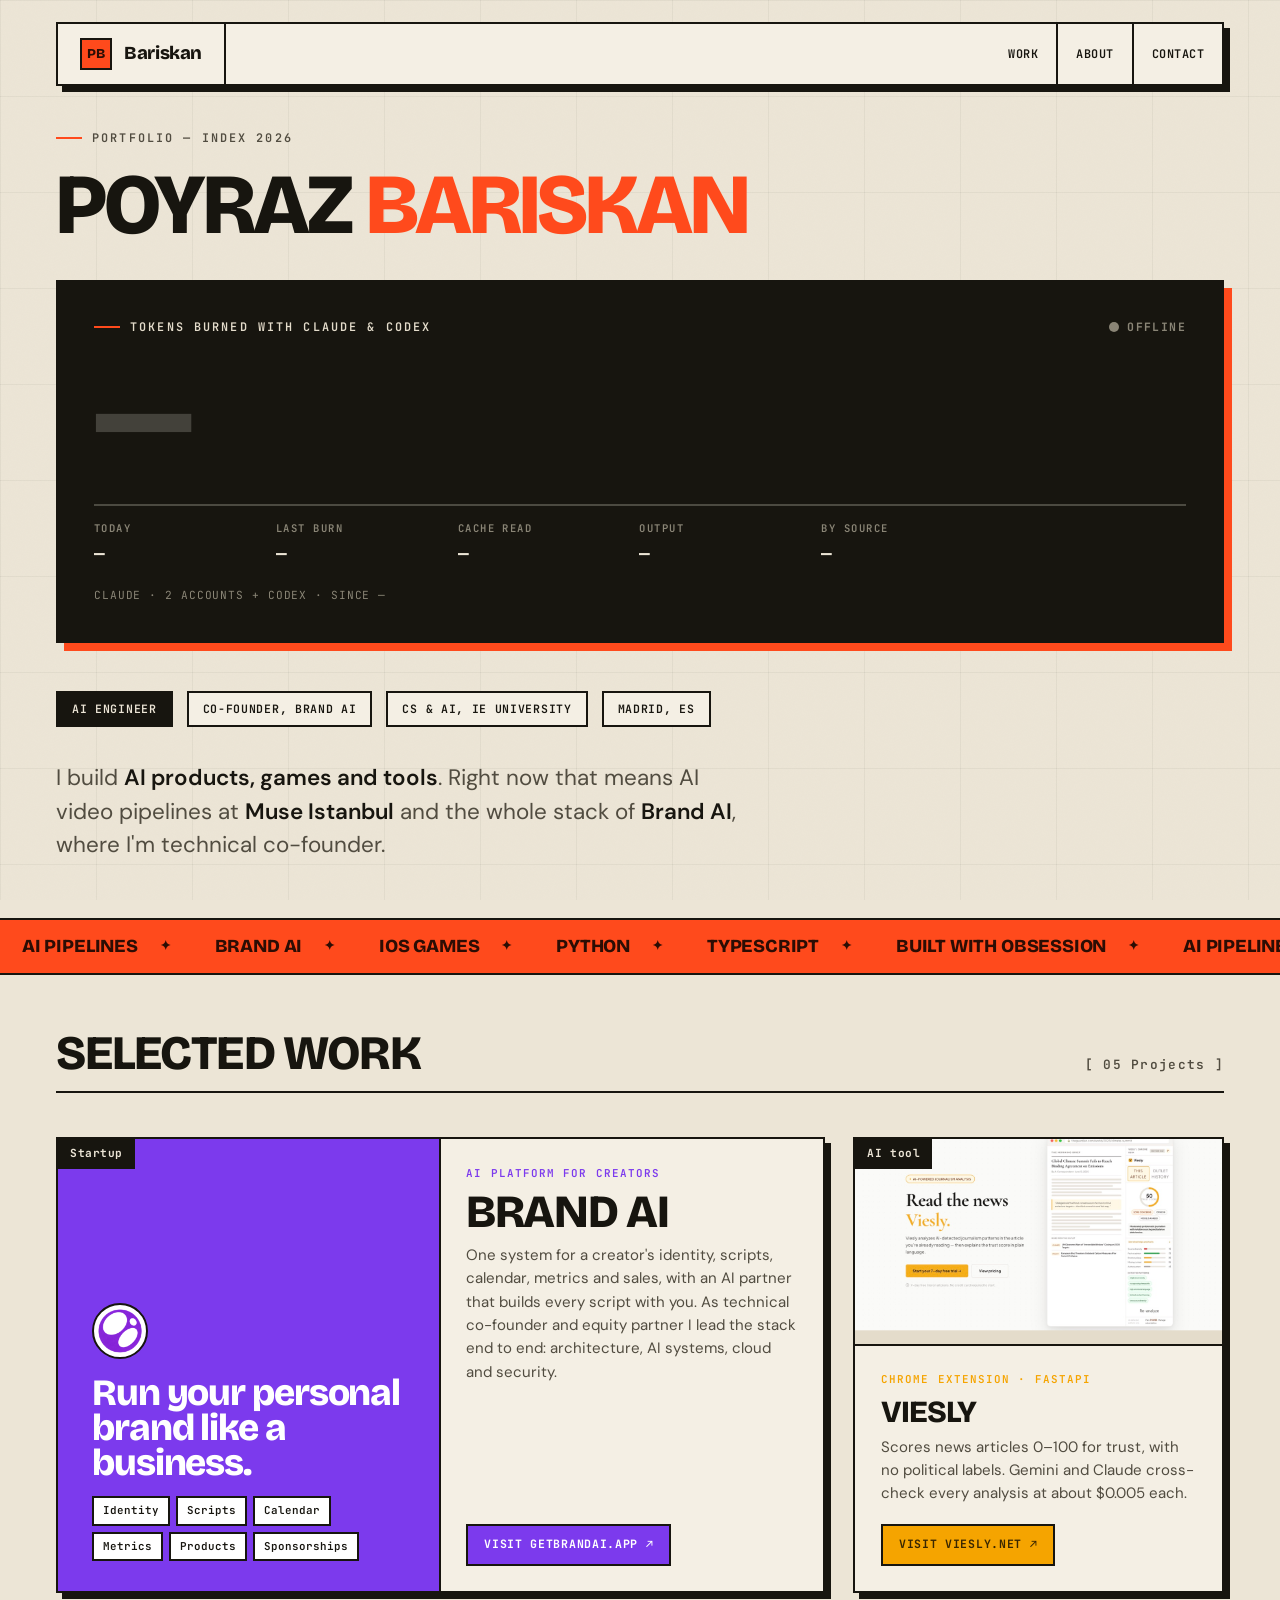
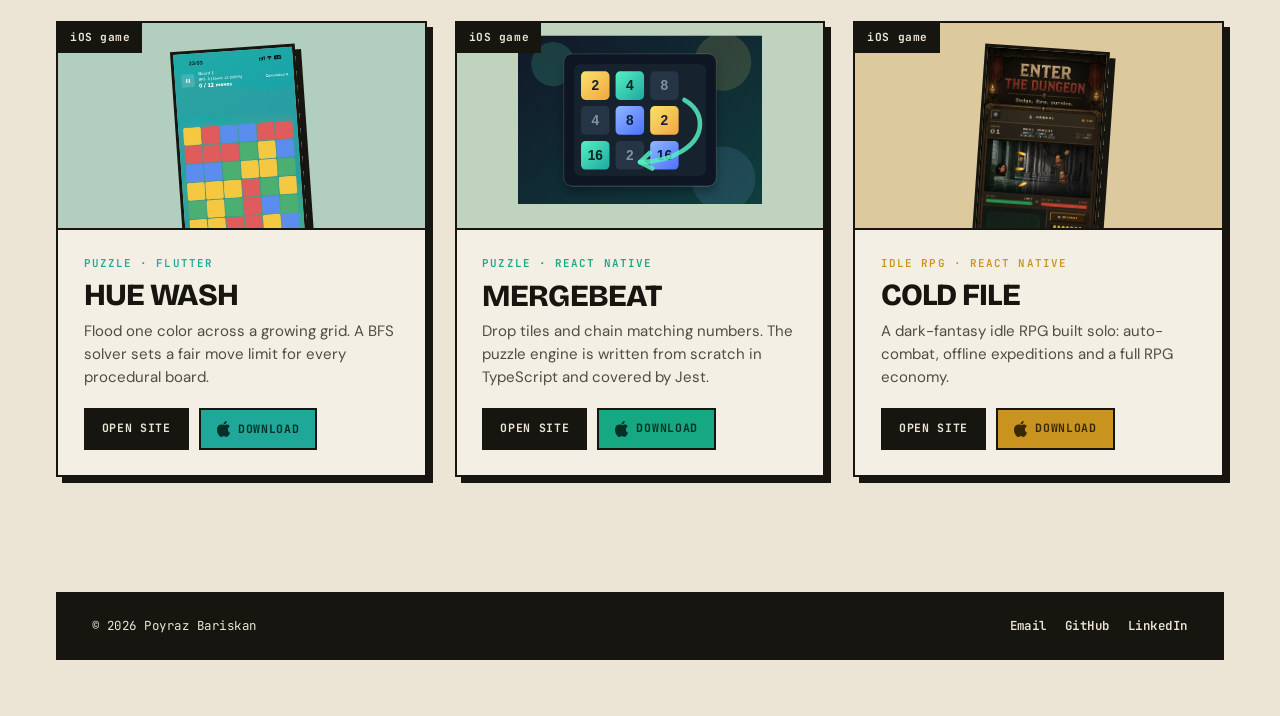
==== commit 1d58b193: "fix(home): fill the first screen with intro and marquee when they fit Tall windows left name + count" ====
--- a/index.html
+++ b/index.html
@@ -28,13 +28,47 @@
     </header>
     <script>
       (function () {
+        var root = document.documentElement;
         var header = document.querySelector('.site-header');
+        var intro, extras;
+        function end(el) { return el.offsetTop + el.offsetHeight; }
         function fit() {
           // the header is sticky, so measure its layout box (margin + height), never its scrolled position
           var top = parseFloat(getComputedStyle(header).marginTop) || 0;
-          document.documentElement.style.setProperty('--hdr', top + header.offsetHeight + 'px');
+          root.style.setProperty('--hdr', top + header.offsetHeight + 'px');
+          if (!intro) return;
+          // First screen = name + counter, plus the blocks after it (tags + intro line, then the marquee)
+          // when they fit whole, so a tall window isn't left half empty. Nothing is ever cut at the fold:
+          // the marquee may sit flush on it, the intro line keeps at least BREATHE px below it.
+          var BREATHE = 24;
+          root.style.setProperty('--intro-extra', '0px');
+          intro.classList.remove('has-extra');
+          var room = intro.offsetHeight;
+          intro.classList.add('has-extra');
+          intro.style.minHeight = '0px';
+          var natural = intro.offsetHeight;
+          var extra = 0;
+          for (var i = 0; i < extras.length; i++) {
+            var more = end(extras[i]) - end(intro);
+            var flush = i === extras.length - 1;
+            if (natural + more + (flush ? 0 : BREATHE) > room) break;
+            if (flush) { extra = more; continue; }
+            // share what's left: a third goes under the intro line, the rest is centred around name + counter
+            var gapToNext = extras[i + 1].offsetTop - end(extras[i]);
+            extra = more + Math.min(BREATHE + (room - natural - more - BREATHE) / 3, gapToNext - 4);
+          }
+          intro.style.minHeight = '';
+          intro.classList.toggle('has-extra', extra > 0);
+          root.style.setProperty('--intro-extra', Math.round(extra) + 'px');
         }
         fit();
+        document.addEventListener('DOMContentLoaded', function () {
+          intro = document.querySelector('.intro');
+          extras = [document.querySelector('.hero'), document.querySelector('.marquee')];
+          fit();
+          // the counter's data arrives later and can change its height
+          if (window.ResizeObserver) new ResizeObserver(fit).observe(document.querySelector('.burn'));
+        });
         addEventListener('resize', fit);
         addEventListener('load', fit);
         if (document.fonts) document.fonts.ready.then(fit);
--- a/styles.css
+++ b/styles.css
@@ -220,10 +220,11 @@
 }
 
 /* ── Hero ───────────────────────────────────────────────── */
-/* First screen: name + live counter, filling exactly one viewport (--hdr = header bottom, set inline). */
+/* First screen: name + live counter, filling exactly one viewport (--hdr = header bottom, set inline).
+   --intro-extra (also set inline) makes room for the tags, intro line and marquee when they fit whole. */
 .intro {
   width: min(var(--maxw), 100% - var(--gut) * 2);
-  min-height: calc(100svh - var(--hdr, 110px));
+  min-height: calc(100svh - var(--hdr, 110px) - var(--intro-extra, 0px));
   margin: 0 auto;
   padding-block: clamp(12px, 3vh, 40px);
   display: flex;
@@ -231,9 +232,12 @@
   justify-content: center;
 }
 
+/* the tags below provide the gap once they share the first screen */
+.intro.has-extra { padding-bottom: 0; }
+
 .hero {
   width: min(var(--maxw), 100% - var(--gut) * 2);
-  margin: clamp(32px, 6vw, 72px) auto clamp(28px, 5vw, 56px);
+  margin: clamp(20px, 3.5vh, 44px) auto clamp(28px, 5vw, 56px);
 }
 
 .eyebrow {
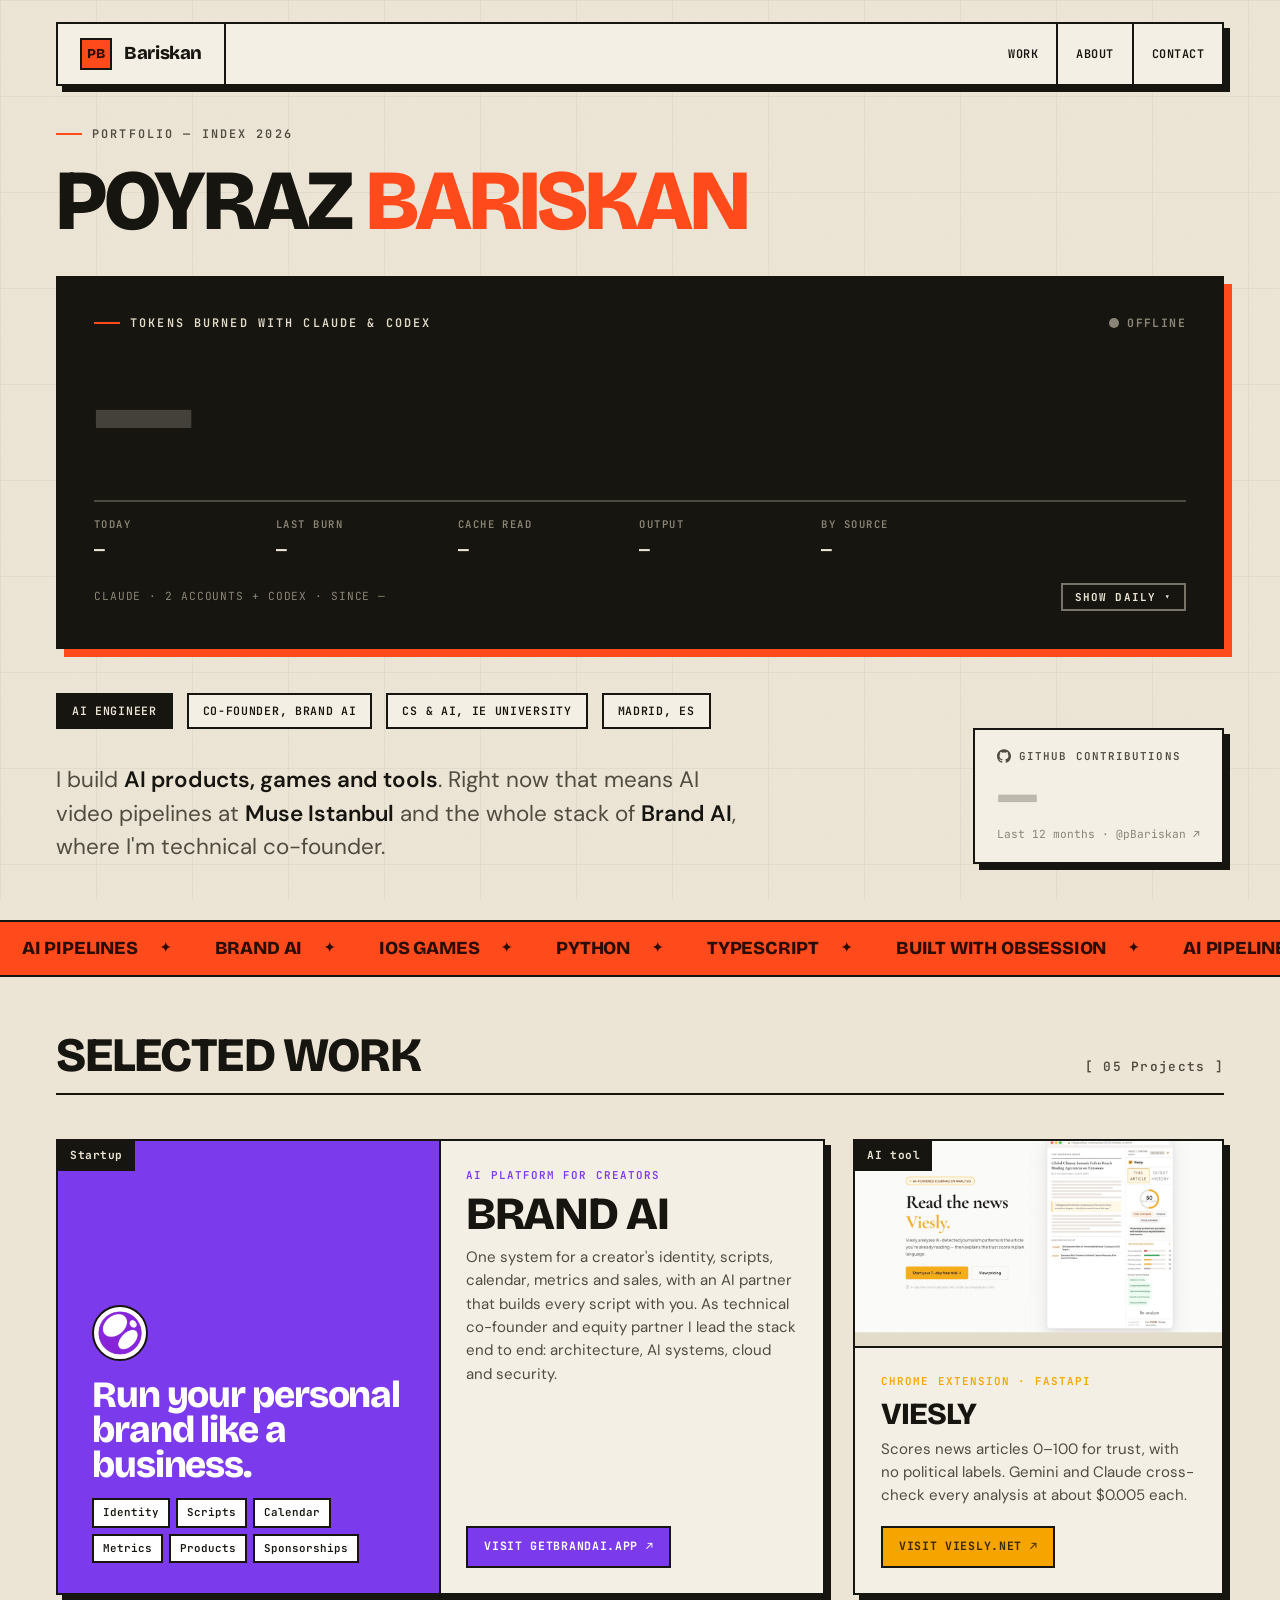
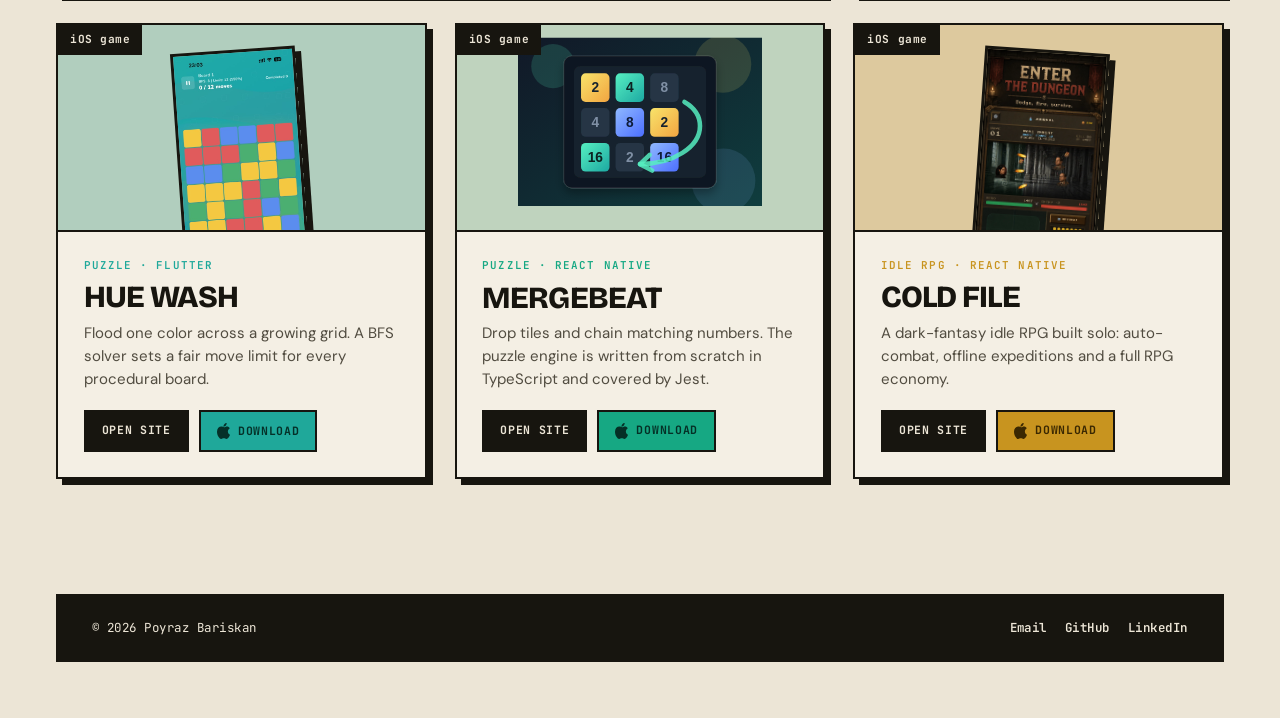
==== commit e311d644: "feat(home): add daily token heatmap and live GitHub contributions - "Show daily" on the counter open" ====
--- a/index.html
+++ b/index.html
@@ -30,16 +30,16 @@
       (function () {
         var root = document.documentElement;
         var header = document.querySelector('.site-header');
-        var intro, extras;
+        var intro, marquee, extras;
         function end(el) { return el.offsetTop + el.offsetHeight; }
         function fit() {
           // the header is sticky, so measure its layout box (margin + height), never its scrolled position
           var top = parseFloat(getComputedStyle(header).marginTop) || 0;
           root.style.setProperty('--hdr', top + header.offsetHeight + 'px');
           if (!intro) return;
-          // First screen = name + counter, plus the blocks after it (tags + intro line, then the marquee)
-          // when they fit whole, so a tall window isn't left half empty. Nothing is ever cut at the fold:
-          // the marquee may sit flush on it, the intro line keeps at least BREATHE px below it.
+          // First screen = name + counter, plus as many of the blocks after it (tags, intro line, GitHub card,
+          // marquee) as fit whole, so a tall window isn't left half empty. Nothing is ever cut at the fold:
+          // the marquee may sit flush on it, anything else keeps at least BREATHE px below it.
           var BREATHE = 24;
           root.style.setProperty('--intro-extra', '0px');
           intro.classList.remove('has-extra');
@@ -47,15 +47,17 @@
           intro.classList.add('has-extra');
           intro.style.minHeight = '0px';
           var natural = intro.offsetHeight;
+          var blocks = extras.filter(function (el) { return el.offsetHeight > 0; });
           var extra = 0;
-          for (var i = 0; i < extras.length; i++) {
-            var more = end(extras[i]) - end(intro);
-            var flush = i === extras.length - 1;
+          for (var k = 1; k <= blocks.length; k++) {
+            var cut = Math.max.apply(null, blocks.slice(0, k).map(end));
+            var next = Math.min.apply(null, blocks.slice(k).map(function (el) { return el.offsetTop; }));
+            if (next < cut) continue; // a later block sits beside this one (GitHub card on wide screens): keep them together
+            var more = cut - end(intro);
+            var flush = blocks[k - 1] === marquee;
             if (natural + more + (flush ? 0 : BREATHE) > room) break;
-            if (flush) { extra = more; continue; }
-            // share what's left: a third goes under the intro line, the rest is centred around name + counter
-            var gapToNext = extras[i + 1].offsetTop - end(extras[i]);
-            extra = more + Math.min(BREATHE + (room - natural - more - BREATHE) / 3, gapToNext - 4);
+            // share what's left: a third goes under the last block, the rest is centred around name + counter
+            extra = flush ? more : more + Math.min(BREATHE + (room - natural - more - BREATHE) / 3, next - cut - 4);
           }
           intro.style.minHeight = '';
           intro.classList.toggle('has-extra', extra > 0);
@@ -64,10 +66,15 @@
         fit();
         document.addEventListener('DOMContentLoaded', function () {
           intro = document.querySelector('.intro');
-          extras = [document.querySelector('.hero'), document.querySelector('.marquee')];
+          marquee = document.querySelector('.marquee');
+          extras = [].slice.call(document.querySelector('.hero').children).concat(marquee);
           fit();
-          // the counter's data arrives later and can change its height
-          if (window.ResizeObserver) new ResizeObserver(fit).observe(document.querySelector('.burn'));
+          // the counter's data and the GitHub card arrive later and can change heights
+          if (window.ResizeObserver) {
+            var watch = new ResizeObserver(function () { fit(); });
+            watch.observe(document.querySelector('.burn'));
+            watch.observe(document.querySelector('.hero'));
+          }
         });
         addEventListener('resize', fit);
         addEventListener('load', fit);
@@ -95,7 +102,11 @@
             <div><dt>Output</dt><dd data-output>—</dd></div>
             <div class="burn-sources"><dt>By source</dt><dd data-sources>—</dd></div>
           </dl>
-          <p class="burn-foot">Claude · 2 accounts + Codex · since <span data-since>—</span></p>
+          <div class="burn-bottom">
+            <p class="burn-foot">Claude · 2 accounts + Codex · since <span data-since>—</span></p>
+            <button class="burn-toggle" type="button" aria-expanded="false" aria-controls="burn-daily" data-daily-toggle>Show daily</button>
+          </div>
+          <div class="burn-daily" id="burn-daily" data-daily hidden></div>
         </section>
       </section>
 
@@ -110,6 +121,14 @@
           I build <b>AI products, games and tools</b>. Right now that means AI video pipelines at
           <b>Muse Istanbul</b> and the whole stack of <b>Brand AI</b>, where I'm technical co-founder.
         </p>
+        <a class="gh-card is-loading" href="https://github.com/pBariskan" target="_blank" rel="noopener" data-github>
+          <span class="gh-label">
+            <svg width="14" height="14" viewBox="0 0 24 24" fill="currentColor" aria-hidden="true"><path d="M12 .297c-6.63 0-12 5.373-12 12 0 5.303 3.438 9.8 8.205 11.385.6.113.82-.258.82-.577 0-.285-.01-1.04-.015-2.04-3.338.724-4.042-1.61-4.042-1.61C4.422 18.07 3.633 17.7 3.633 17.7c-1.087-.744.084-.729.084-.729 1.205.084 1.838 1.236 1.838 1.236 1.07 1.835 2.809 1.305 3.495.998.108-.776.417-1.305.76-1.605-2.665-.3-5.466-1.332-5.466-5.93 0-1.31.465-2.38 1.235-3.22-.135-.303-.54-1.523.105-3.176 0 0 1.005-.322 3.3 1.23.96-.267 1.98-.399 3-.405 1.02.006 2.04.138 3 .405 2.28-1.552 3.285-1.23 3.285-1.23.645 1.653.24 2.873.12 3.176.765.84 1.23 1.91 1.23 3.22 0 4.61-2.805 5.625-5.475 5.92.42.36.81 1.096.81 2.22 0 1.606-.015 2.896-.015 3.286 0 .315.21.69.825.57C20.565 22.092 24 17.592 24 12.297c0-6.627-5.373-12-12-12"/></svg>
+            GitHub contributions
+          </span>
+          <span class="gh-number" data-github-total>—</span>
+          <span class="gh-foot">Last 12 months · @pBariskan ↗</span>
+        </a>
       </section>
 
       <div class="marquee" aria-hidden="true">
--- a/styles.css
+++ b/styles.css
@@ -305,6 +305,72 @@
 }
 .hero-lede b { color: var(--ink); font-weight: 600; }
 
+/* intro on the left, live GitHub total on the right */
+.hero {
+  display: grid;
+  grid-template-columns: minmax(0, 1fr) auto;
+  align-items: end;
+  column-gap: clamp(24px, 4vw, 56px);
+}
+.hero > :not(.gh-card) { grid-column: 1; }
+.gh-card {
+  --rest-shadow: 6px 6px 0 var(--ink);
+  grid-column: 2;
+  grid-row: 1 / span 2;
+  display: flex;
+  flex-direction: column;
+  gap: 6px;
+  min-width: 250px;
+  padding: 18px 22px;
+  border: var(--border);
+  background: var(--surface);
+  box-shadow: var(--rest-shadow);
+  color: var(--ink);
+  text-decoration: none;
+  transition: transform 0.2s, box-shadow 0.2s;
+  animation: rise 0.8s 0.5s cubic-bezier(0.16,1,0.3,1) backwards;
+}
+.gh-card[hidden] { display: none; }
+.gh-card:hover,
+.gh-card:focus-visible { transform: translate(-3px, -3px); box-shadow: 9px 9px 0 var(--accent); outline: none; }
+.gh-label {
+  display: inline-flex;
+  align-items: center;
+  gap: 8px;
+  font-family: var(--mono);
+  font-size: 0.68rem;
+  font-weight: 600;
+  letter-spacing: 0.1em;
+  text-transform: uppercase;
+  color: var(--ink-soft);
+}
+.gh-number {
+  font-family: var(--display);
+  font-size: clamp(2.2rem, 4vw, 3.2rem);
+  font-weight: 800;
+  line-height: 0.95;
+  letter-spacing: -0.03em;
+  font-variant-numeric: tabular-nums;
+}
+.gh-card.is-loading .gh-number { opacity: 0.25; }
+.gh-foot { font-family: var(--mono); font-size: 0.7rem; color: var(--ink-faint); }
+
+@media (max-width: 860px) {
+  .hero { grid-template-columns: minmax(0, 1fr); }
+  .gh-card {
+    grid-column: 1;
+    grid-row: auto;
+    display: grid;
+    grid-template-columns: auto minmax(0, 1fr);
+    align-items: center;
+    gap: 2px 16px;
+    min-width: 0;
+    margin-top: 22px;
+    padding: 14px 18px;
+  }
+  .gh-number { grid-row: 1 / span 2; font-size: 2.3rem; }
+}
+
 /* ── Marquee strip ──────────────────────────────────────── */
 .marquee {
   border-block: var(--border);
@@ -415,14 +481,93 @@
   color: var(--paper);
 }
 .burn-grid dd span { white-space: nowrap; }
+.burn-bottom {
+  display: flex;
+  flex-wrap: wrap;
+  align-items: center;
+  justify-content: space-between;
+  gap: 10px 18px;
+  margin-top: clamp(10px, 2.2vh, 18px);
+}
 .burn-foot {
-  margin-top: clamp(10px, 2.2vh, 18px);
   font-family: var(--mono);
   font-size: 0.7rem;
   letter-spacing: 0.08em;
   text-transform: uppercase;
   color: var(--ink-faint);
 }
+.burn-toggle {
+  display: inline-flex;
+  align-items: center;
+  gap: 8px;
+  padding: 5px 12px;
+  font-family: var(--mono);
+  font-size: 0.68rem;
+  font-weight: 700;
+  letter-spacing: 0.1em;
+  text-transform: uppercase;
+  color: var(--paper);
+  background: transparent;
+  border: 2px solid color-mix(in srgb, var(--paper) 45%, transparent);
+  cursor: pointer;
+  transition: background 0.16s, color 0.16s, border-color 0.16s;
+}
+.burn-toggle::after { content: "▾"; transition: transform 0.3s cubic-bezier(0.16,1,0.3,1); }
+.burn-toggle[aria-expanded="true"]::after { transform: rotate(180deg); }
+.burn-toggle:hover,
+.burn-toggle:focus-visible { background: var(--accent); color: var(--accent-ink); border-color: var(--accent); outline: none; }
+
+/* Daily heatmap: GitHub's contribution squares, in the counter's orange */
+.burn-daily {
+  display: grid;
+  grid-template-columns: minmax(0, 1fr) auto;
+  gap: 18px clamp(20px, 3vw, 40px);
+  margin-top: clamp(14px, 2.4vh, 22px);
+  padding-top: clamp(14px, 2.4vh, 22px);
+  border-top: 2px solid color-mix(in srgb, var(--paper) 25%, transparent);
+  font-family: var(--mono);
+  font-size: 0.72rem;
+  color: var(--ink-faint);
+}
+.burn-daily[hidden] { display: none; }
+.heat { min-width: 0; }
+.heat-scroll {
+  max-width: calc(30px + var(--weeks, 26) * 24px);
+  overflow-x: auto;
+  padding-bottom: 4px;
+}
+.heat-months,
+.heat-grid {
+  display: grid;
+  grid-template-columns: 30px repeat(var(--weeks, 26), minmax(10px, 1fr));
+  gap: 3px;
+}
+.heat-months { margin-bottom: 6px; font-size: 0.64rem; white-space: nowrap; }
+.heat-grid { grid-template-rows: repeat(7, auto); grid-auto-flow: column; }
+.heat-day { align-self: center; font-size: 0.6rem; line-height: 1; }
+.heat-cell { display: block; aspect-ratio: 1; background: color-mix(in srgb, var(--paper) 9%, transparent); }
+.heat-cell.l1 { background: color-mix(in srgb, var(--accent) 30%, var(--ink)); }
+.heat-cell.l2 { background: color-mix(in srgb, var(--accent) 55%, var(--ink)); }
+.heat-cell.l3 { background: color-mix(in srgb, var(--accent) 78%, var(--ink)); }
+.heat-cell.l4 { background: var(--accent); }
+.heat-cell.is-blank { background: transparent; }
+.heat-cell.is-today { box-shadow: inset 0 0 0 2px var(--paper); }
+.heat-grid .heat-cell[data-day]:hover { outline: 2px solid var(--paper); outline-offset: 1px; }
+.heat-foot {
+  display: flex;
+  flex-wrap: wrap;
+  align-items: center;
+  justify-content: space-between;
+  gap: 8px 18px;
+  margin-top: 12px;
+}
+.heat-readout { color: var(--paper); font-weight: 600; }
+.heat-legend { display: flex; align-items: center; gap: 3px; }
+.heat-legend .heat-cell { width: 11px; }
+.heat-legend span { margin-inline: 4px; }
+.heat-stats { display: grid; align-content: start; gap: 12px; min-width: 170px; }
+.heat-stats dt { font-size: 0.64rem; font-weight: 600; letter-spacing: 0.14em; text-transform: uppercase; }
+.heat-stats dd { margin-top: 3px; font-size: 0.95rem; font-weight: 700; color: var(--paper); }
 
 @keyframes pulse {
   0%, 100% { box-shadow: 0 0 0 0 color-mix(in srgb, var(--accent) 60%, transparent); }
@@ -432,6 +577,8 @@
 @media (max-width: 860px) {
   .burn-grid { grid-template-columns: repeat(2, minmax(0, 1fr)); }
   .burn-sources { grid-column: 1 / -1; }
+  .burn-daily { grid-template-columns: minmax(0, 1fr); }
+  .heat-stats { grid-template-columns: repeat(2, minmax(0, 1fr)); }
 }
 
 /* Phones: keep name + counter inside the first screen under the tall stacked header. */
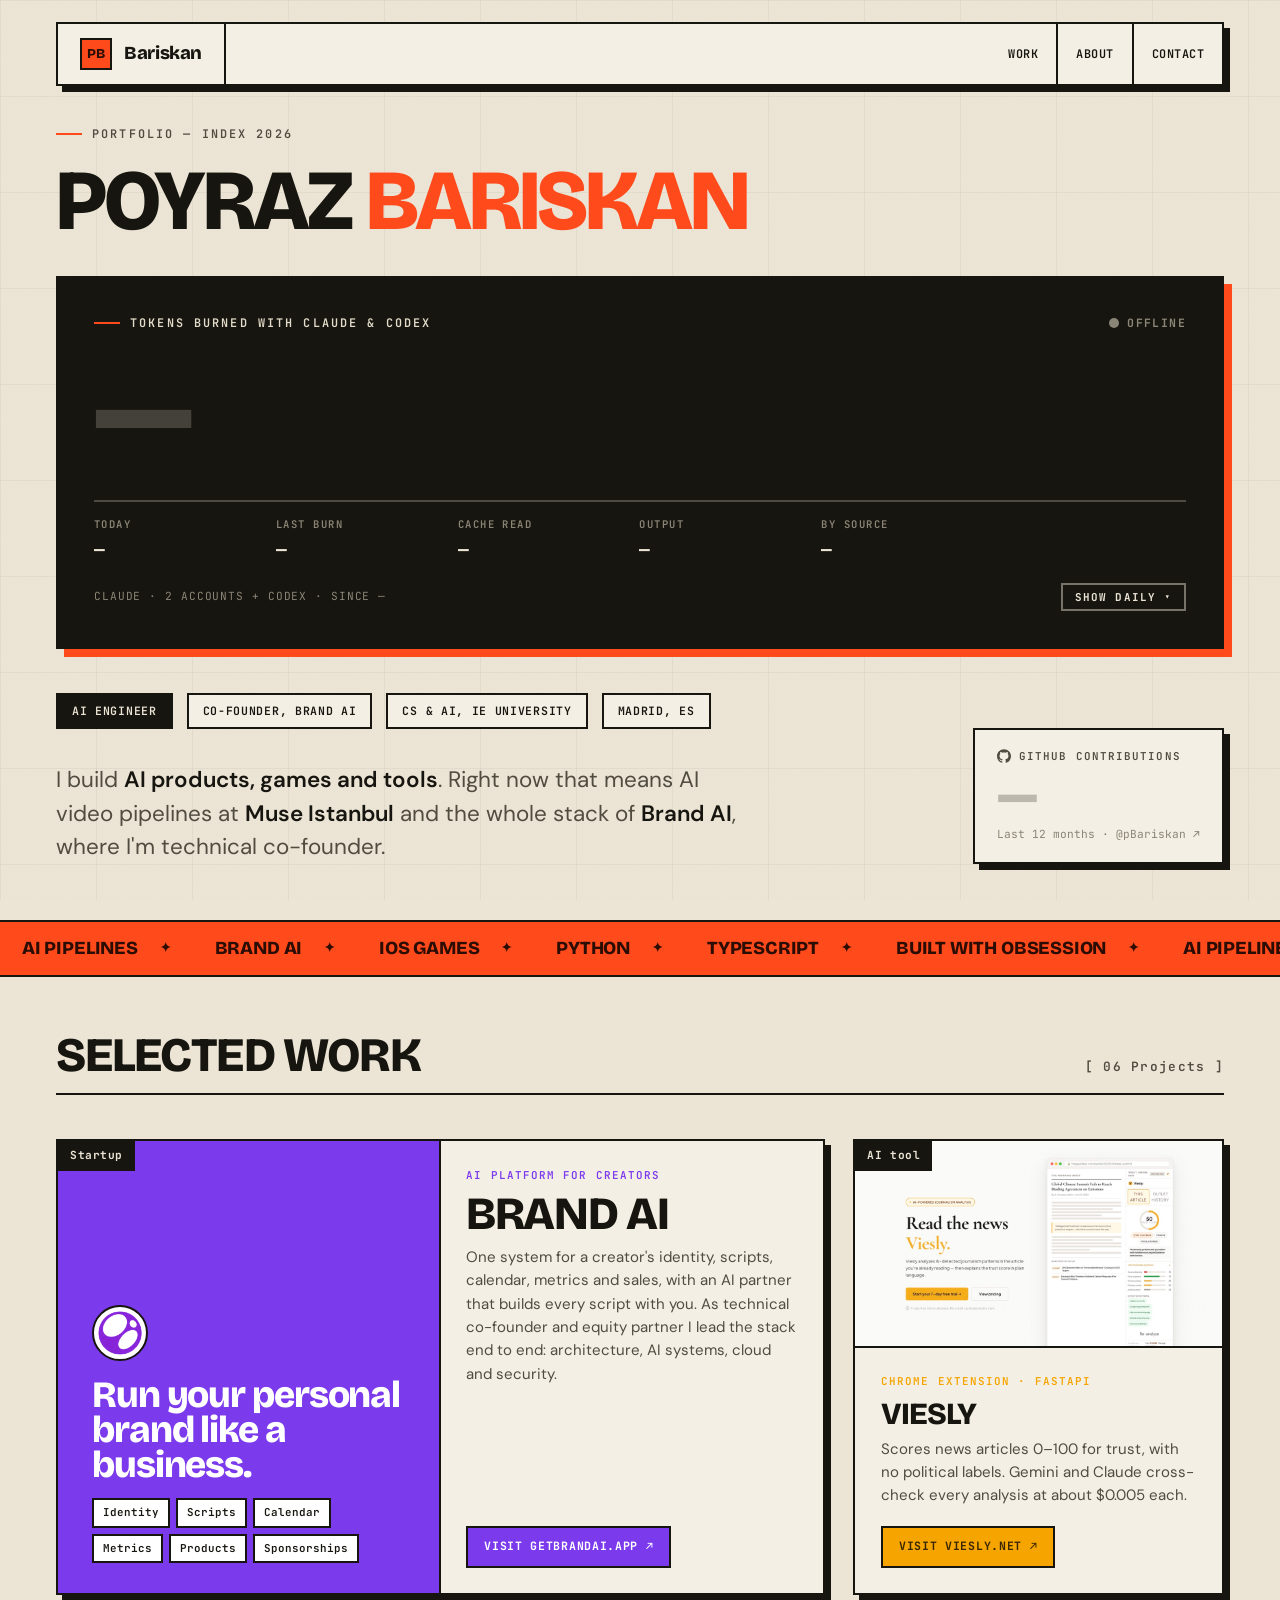
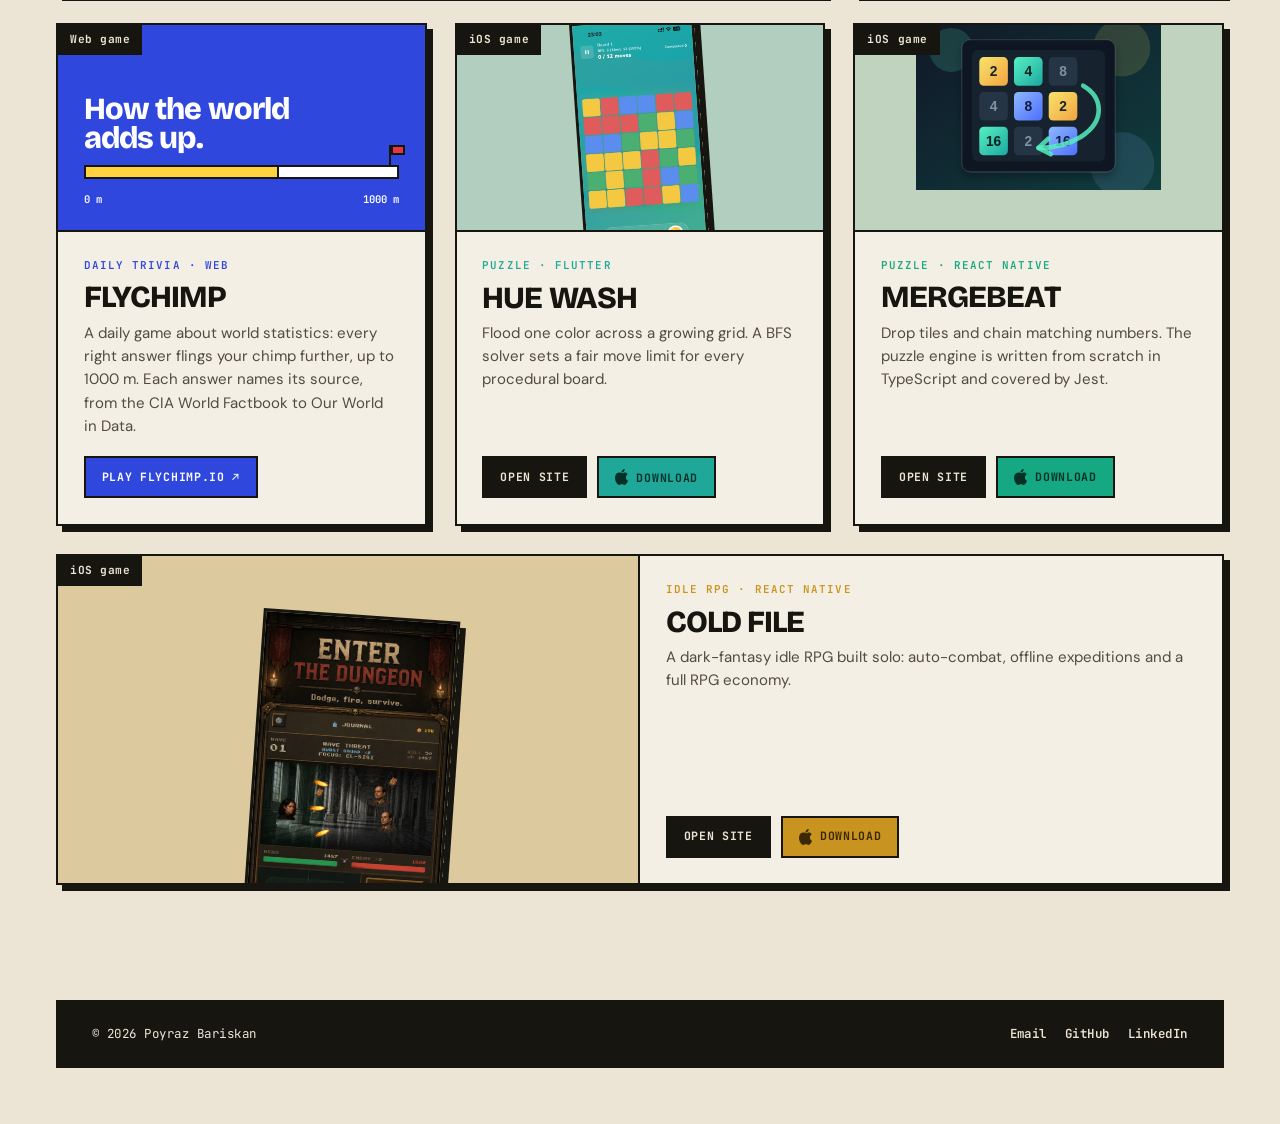
==== commit db2cf294: "feat(work): add Flychimp to selected work Daily world-statistics web game at flychimp.io, shown with" ====
--- a/index.html
+++ b/index.html
@@ -89,7 +89,7 @@
           <span class="line" data-drift="-1">Poyraz</span>
           <span class="line accent" data-drift="1">Bariskan</span>
         </h1>
-        <section class="burn is-loading" data-token-counter data-endpoint="https://claude-token-counter.poyraz-fad.workers.dev" aria-label="Live AI token counter">
+        <section class="burn is-loading" data-token-counter data-endpoint="https://claude-token-counter.poyraz-fad.workers.dev" data-snapshot="https://raw.githubusercontent.com/pBariskan/pBariskan.github.io/data" aria-label="Live AI token counter">
           <div class="burn-head">
             <p class="eyebrow">Tokens burned with Claude &amp; Codex</p>
             <p class="burn-status"><span class="burn-dot" aria-hidden="true"></span><span data-status>Loading</span></p>
@@ -140,7 +140,7 @@
 
       <div class="section-head" id="work">
         <h2>Selected Work</h2>
-        <span class="count">[ 05 Projects ]</span>
+        <span class="count">[ 06 Projects ]</span>
       </div>
 
       <section class="work" aria-label="Projects">
@@ -173,6 +173,23 @@
             <p class="work-desc">Scores news articles 0–100 for trust, with no political labels. Gemini and Claude cross-check every analysis at about $0.005 each.</p>
             <div class="work-actions">
               <a class="btn btn-solid" href="https://viesly.net" target="_blank" rel="noopener">Visit viesly.net ↗</a>
+            </div>
+          </div>
+        </article>
+
+        <article class="work-card accent-flychimp" data-pop>
+          <a class="work-media media-flychimp" href="https://www.flychimp.io/" target="_blank" rel="noopener" tabindex="-1" aria-hidden="true">
+            <span class="work-kind">Web game</span>
+            <span class="fc-line">How the world adds up.</span>
+            <span class="fc-track"><span class="fc-fill"></span><span class="fc-flag"></span></span>
+            <span class="fc-scale"><span>0 m</span><span>1000 m</span></span>
+          </a>
+          <div class="work-info">
+            <p class="work-genre">Daily trivia · Web</p>
+            <h3 class="work-title"><a href="https://www.flychimp.io/" target="_blank" rel="noopener">Flychimp</a></h3>
+            <p class="work-desc">A daily game about world statistics: every right answer flings your chimp further, up to 1000 m. Each answer names its source, from the CIA World Factbook to Our World in Data.</p>
+            <div class="work-actions">
+              <a class="btn btn-solid" href="https://www.flychimp.io/" target="_blank" rel="noopener">Play flychimp.io ↗</a>
             </div>
           </div>
         </article>
@@ -218,7 +235,7 @@
           </div>
         </article>
 
-        <article class="work-card accent-cold" data-pop>
+        <article class="work-card work-wide accent-cold" data-pop>
           <a class="work-media media-phone" href="./ColdFile/" tabindex="-1" aria-hidden="true">
             <span class="work-kind">iOS game</span>
             <img src="./ColdFile/assets/enter-dungeon.webp" alt="" decoding="async" loading="lazy" data-parallax="34">
--- a/styles.css
+++ b/styles.css
@@ -36,6 +36,7 @@
 .accent-viesly    { --accent: #f5a400; --accent-ink: #3a2700; }
 .accent-huewash   { --accent: #1fa89a; --accent-ink: #053028; }
 .accent-brandai   { --accent: #7c3aed; --accent-ink: #ffffff; }
+.accent-flychimp  { --accent: #3047de; --accent-ink: #ffffff; }
 
 /* ── Reset ──────────────────────────────────────────────── */
 *, *::before, *::after { box-sizing: border-box; margin: 0; }
@@ -620,7 +621,7 @@
 }
 
 /* ── Work grid (projects) ───────────────────────────────── */
-/* Compact on purpose: on desktop all five projects fit in about one and a half screens. */
+/* Compact on purpose: on desktop all six projects fit in about one and a half screens. */
 .work {
   width: min(var(--maxw), 100% - var(--gut) * 2);
   margin: 0 auto clamp(60px, 9vw, 120px);
@@ -646,6 +647,14 @@
   display: grid;
   grid-template-columns: minmax(0, 1fr) minmax(0, 1fr);
 }
+
+/* a card left alone on the last row spans it, media beside the text like the feature card */
+.work-wide {
+  grid-column: 1 / -1;
+  display: grid;
+  grid-template-columns: minmax(0, 1fr) minmax(0, 1fr);
+}
+.work-wide .work-media { border-bottom: none; border-right: var(--border); }
 
 .work-media {
   position: relative;
@@ -697,6 +706,63 @@
 .media-board { background: color-mix(in srgb, var(--accent) 18%, var(--paper-2)); }
 .media-board img { width: 100%; height: 100%; object-fit: contain; padding: 18px 24px; }
 
+/* Flychimp: its tagline over the 0–1000 m flight meter, in the game's blue */
+.media-flychimp {
+  display: flex;
+  flex-direction: column;
+  justify-content: flex-end;
+  gap: 12px;
+  padding: 40px clamp(18px, 2.4vw, 26px) clamp(16px, 2vw, 22px);
+  background: var(--accent);
+  color: var(--accent-ink);
+  text-decoration: none;
+}
+.media-flychimp > span { flex-shrink: 0; }
+.fc-line {
+  max-width: 12ch;
+  font-family: var(--display);
+  font-size: clamp(1.5rem, 2.4vw, 2.1rem);
+  font-weight: 800;
+  line-height: 0.95;
+  letter-spacing: -0.03em;
+}
+.fc-track {
+  position: relative;
+  height: 14px;
+  border: 2px solid var(--ink);
+  background: #fff;
+}
+.fc-fill {
+  position: absolute;
+  inset: 0 auto 0 0;
+  width: 62%;
+  background: #ffd23f;
+  border-right: 2px solid var(--ink);
+  transition: width 0.6s cubic-bezier(0.16,1,0.3,1);
+}
+.work-card:hover .fc-fill { width: 88%; }
+.fc-flag {
+  position: absolute;
+  right: 6px; bottom: 100%;
+  width: 2px; height: 22px;
+  background: var(--ink);
+}
+.fc-flag::after {
+  content: '';
+  position: absolute;
+  top: 0; left: 2px;
+  width: 14px; height: 10px;
+  background: #e5383b;
+  border: 2px solid var(--ink);
+}
+.fc-scale {
+  display: flex;
+  justify-content: space-between;
+  font-family: var(--mono);
+  font-size: 0.66rem;
+  font-weight: 600;
+}
+
 /* Brand AI: the product's own line and modules, in its purple */
 .media-brandai {
   aspect-ratio: auto;
@@ -867,6 +933,7 @@
   .work { grid-template-columns: repeat(2, minmax(0, 1fr)); }
   .work-card { grid-column: span 1; }
   .work-feature { grid-column: 1 / -1; }
+  .work-wide { grid-column: 1 / -1; }
 }
 
 @media (max-width: 620px) {
@@ -884,6 +951,9 @@
   .media-phone img { top: 14px; width: 66%; margin-left: -33%; box-shadow: 4px 4px 0 var(--ink); }
   .media-board img { padding: 0; object-fit: cover; }
   .media-shot img { object-position: 88% 50%; }
+  .work-wide .work-media { border-bottom: none; }
+  .media-flychimp { padding: 12px 10px; gap: 8px; justify-content: center; }
+  .fc-line, .fc-scale { display: none; }
   .work-info { padding: 14px 14px 16px; }
   .work-title, .work-feature .work-title { font-size: 1.5rem; margin-bottom: 8px; }
   .work-desc { font-size: 0.88rem; line-height: 1.5; }
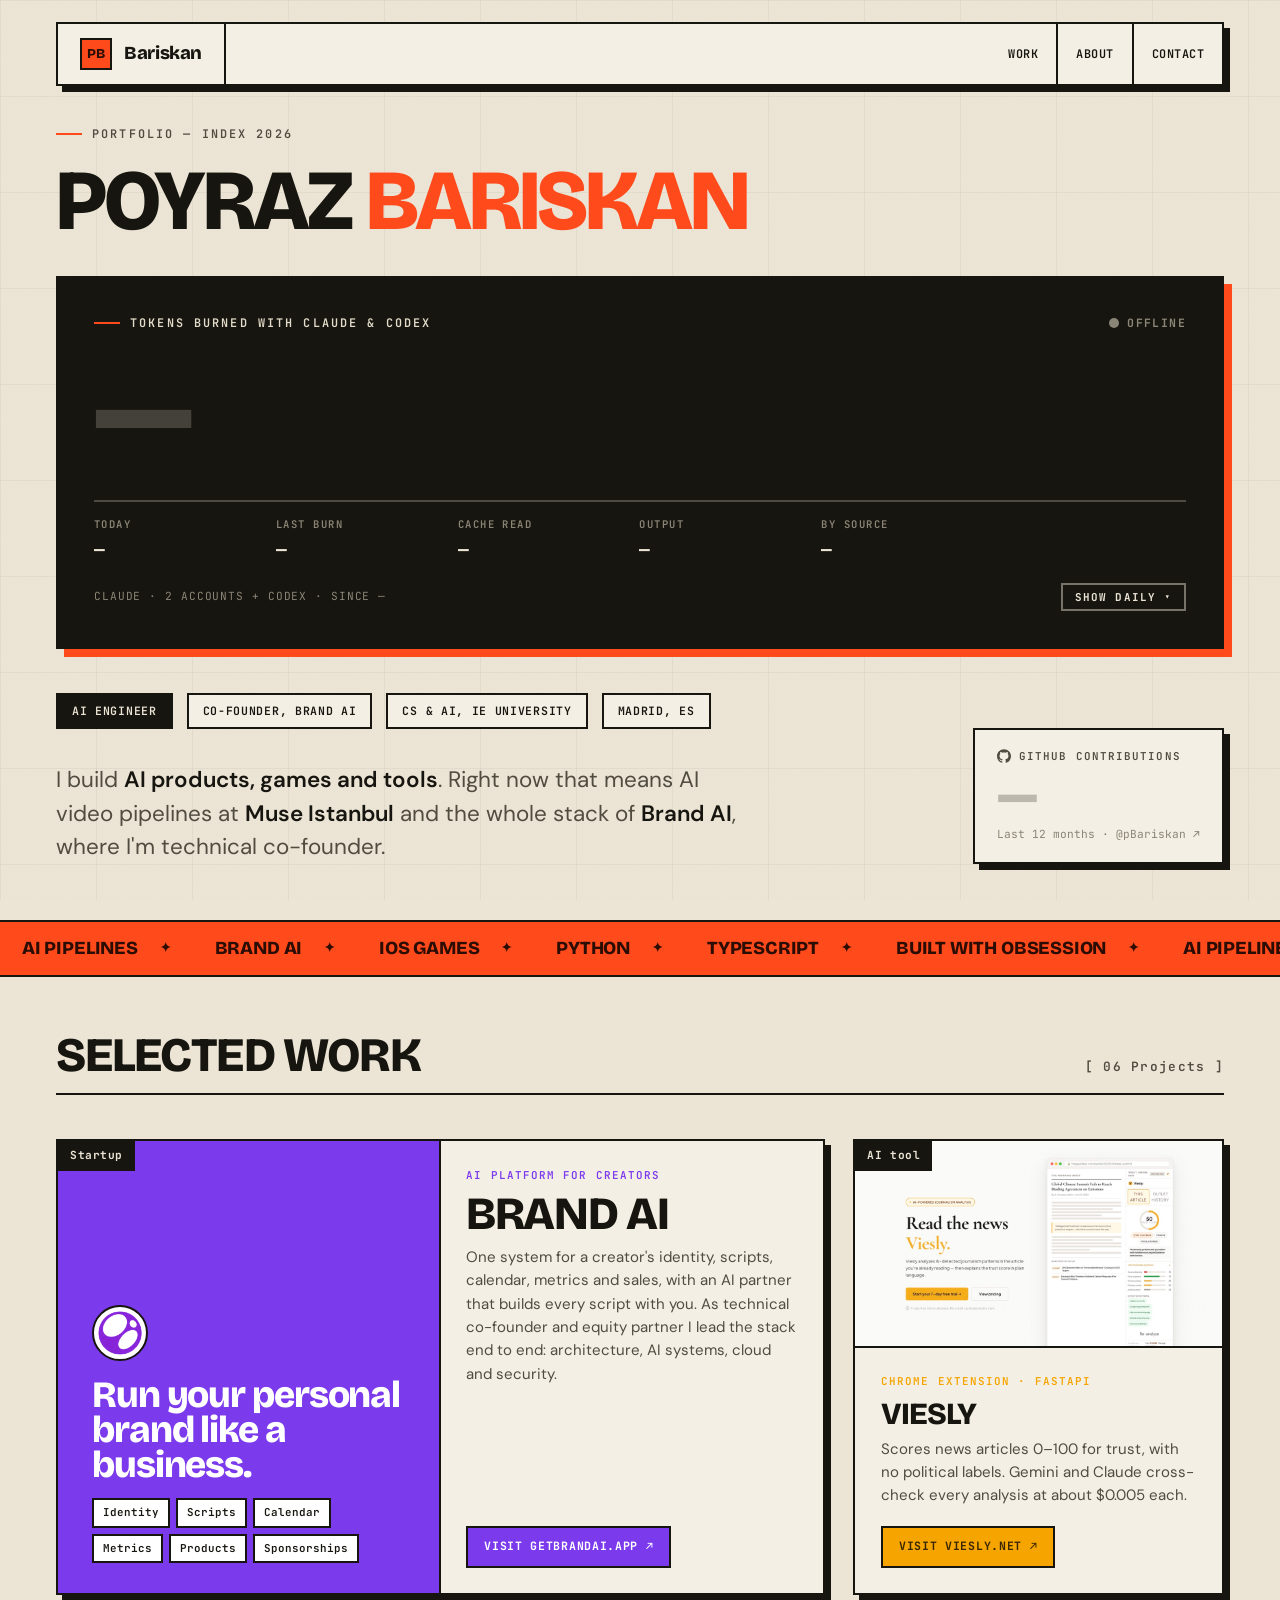
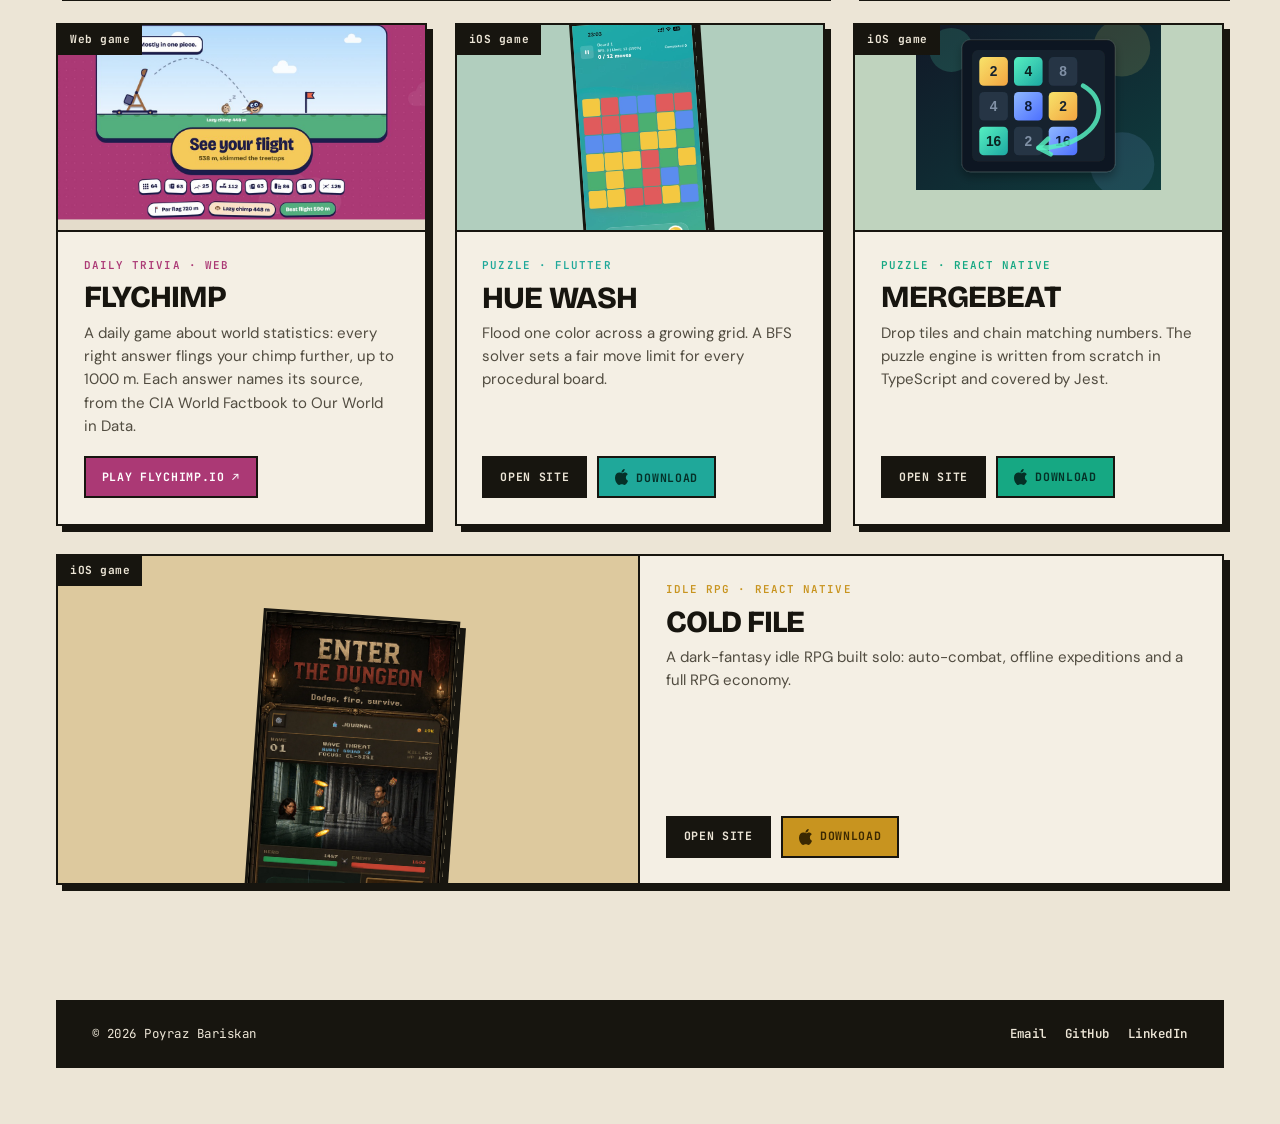
==== commit b337eab7: "feat(work): show a real Flychimp screenshot on its card Replaces the CSS flight-meter panel with a c" ====
--- a/index.html
+++ b/index.html
@@ -178,11 +178,9 @@
         </article>
 
         <article class="work-card accent-flychimp" data-pop>
-          <a class="work-media media-flychimp" href="https://www.flychimp.io/" target="_blank" rel="noopener" tabindex="-1" aria-hidden="true">
+          <a class="work-media media-shot media-flychimp" href="https://www.flychimp.io/" target="_blank" rel="noopener" tabindex="-1" aria-hidden="true">
             <span class="work-kind">Web game</span>
-            <span class="fc-line">How the world adds up.</span>
-            <span class="fc-track"><span class="fc-fill"></span><span class="fc-flag"></span></span>
-            <span class="fc-scale"><span>0 m</span><span>1000 m</span></span>
+            <img src="./Flychimp/assets/preview-1200.jpg" alt="" decoding="async" loading="lazy" data-parallax>
           </a>
           <div class="work-info">
             <p class="work-genre">Daily trivia · Web</p>
--- a/styles.css
+++ b/styles.css
@@ -36,7 +36,7 @@
 .accent-viesly    { --accent: #f5a400; --accent-ink: #3a2700; }
 .accent-huewash   { --accent: #1fa89a; --accent-ink: #053028; }
 .accent-brandai   { --accent: #7c3aed; --accent-ink: #ffffff; }
-.accent-flychimp  { --accent: #3047de; --accent-ink: #ffffff; }
+.accent-flychimp  { --accent: #ab3975; --accent-ink: #ffffff; }
 
 /* ── Reset ──────────────────────────────────────────────── */
 *, *::before, *::after { box-sizing: border-box; margin: 0; }
@@ -706,62 +706,8 @@
 .media-board { background: color-mix(in srgb, var(--accent) 18%, var(--paper-2)); }
 .media-board img { width: 100%; height: 100%; object-fit: contain; padding: 18px 24px; }
 
-/* Flychimp: its tagline over the 0–1000 m flight meter, in the game's blue */
-.media-flychimp {
-  display: flex;
-  flex-direction: column;
-  justify-content: flex-end;
-  gap: 12px;
-  padding: 40px clamp(18px, 2.4vw, 26px) clamp(16px, 2vw, 22px);
-  background: var(--accent);
-  color: var(--accent-ink);
-  text-decoration: none;
-}
-.media-flychimp > span { flex-shrink: 0; }
-.fc-line {
-  max-width: 12ch;
-  font-family: var(--display);
-  font-size: clamp(1.5rem, 2.4vw, 2.1rem);
-  font-weight: 800;
-  line-height: 0.95;
-  letter-spacing: -0.03em;
-}
-.fc-track {
-  position: relative;
-  height: 14px;
-  border: 2px solid var(--ink);
-  background: #fff;
-}
-.fc-fill {
-  position: absolute;
-  inset: 0 auto 0 0;
-  width: 62%;
-  background: #ffd23f;
-  border-right: 2px solid var(--ink);
-  transition: width 0.6s cubic-bezier(0.16,1,0.3,1);
-}
-.work-card:hover .fc-fill { width: 88%; }
-.fc-flag {
-  position: absolute;
-  right: 6px; bottom: 100%;
-  width: 2px; height: 22px;
-  background: var(--ink);
-}
-.fc-flag::after {
-  content: '';
-  position: absolute;
-  top: 0; left: 2px;
-  width: 14px; height: 10px;
-  background: #e5383b;
-  border: 2px solid var(--ink);
-}
-.fc-scale {
-  display: flex;
-  justify-content: space-between;
-  font-family: var(--mono);
-  font-size: 0.66rem;
-  font-weight: 600;
-}
+/* Flychimp: keep the catapult and the flight in view, not the corner of the page */
+.media-flychimp img { object-position: 50% 50%; }
 
 /* Brand AI: the product's own line and modules, in its purple */
 .media-brandai {
@@ -952,8 +898,7 @@
   .media-board img { padding: 0; object-fit: cover; }
   .media-shot img { object-position: 88% 50%; }
   .work-wide .work-media { border-bottom: none; }
-  .media-flychimp { padding: 12px 10px; gap: 8px; justify-content: center; }
-  .fc-line, .fc-scale { display: none; }
+  .media-flychimp img { object-position: 50% 50%; }
   .work-info { padding: 14px 14px 16px; }
   .work-title, .work-feature .work-title { font-size: 1.5rem; margin-bottom: 8px; }
   .work-desc { font-size: 0.88rem; line-height: 1.5; }
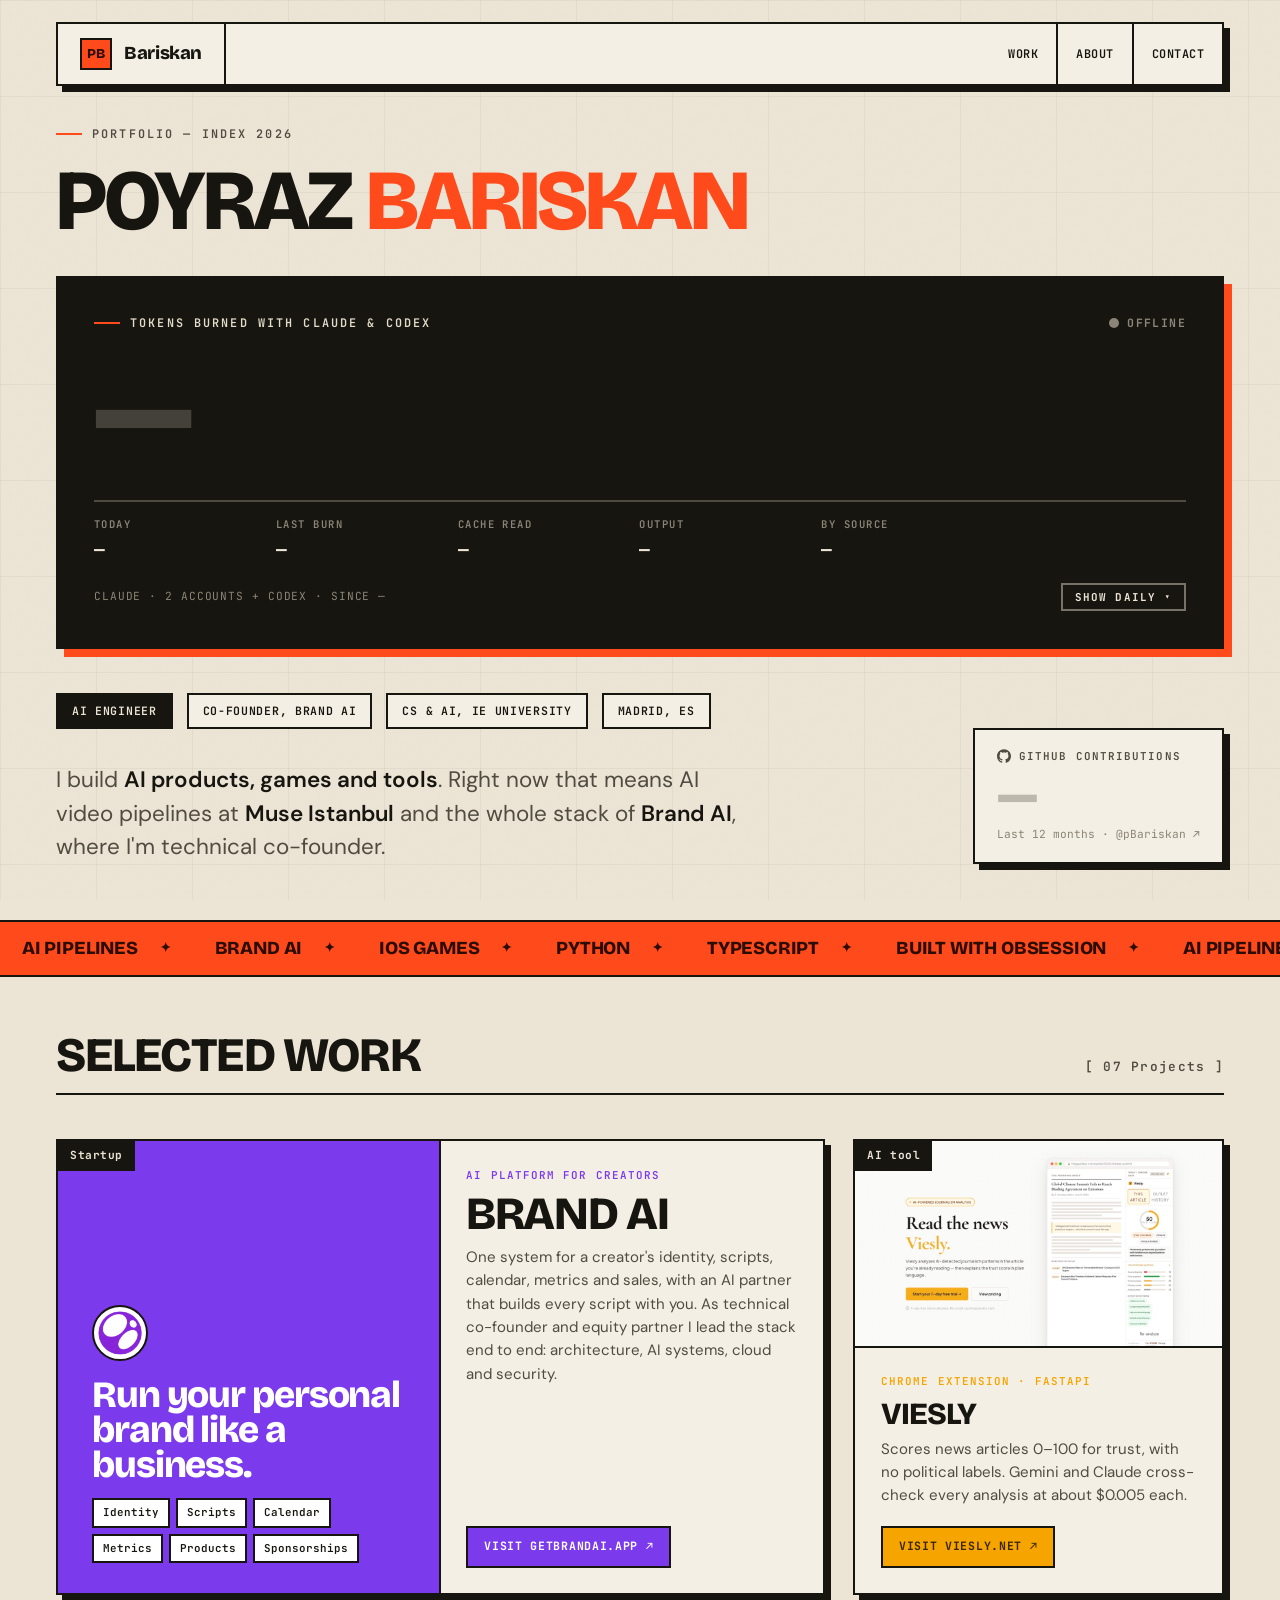
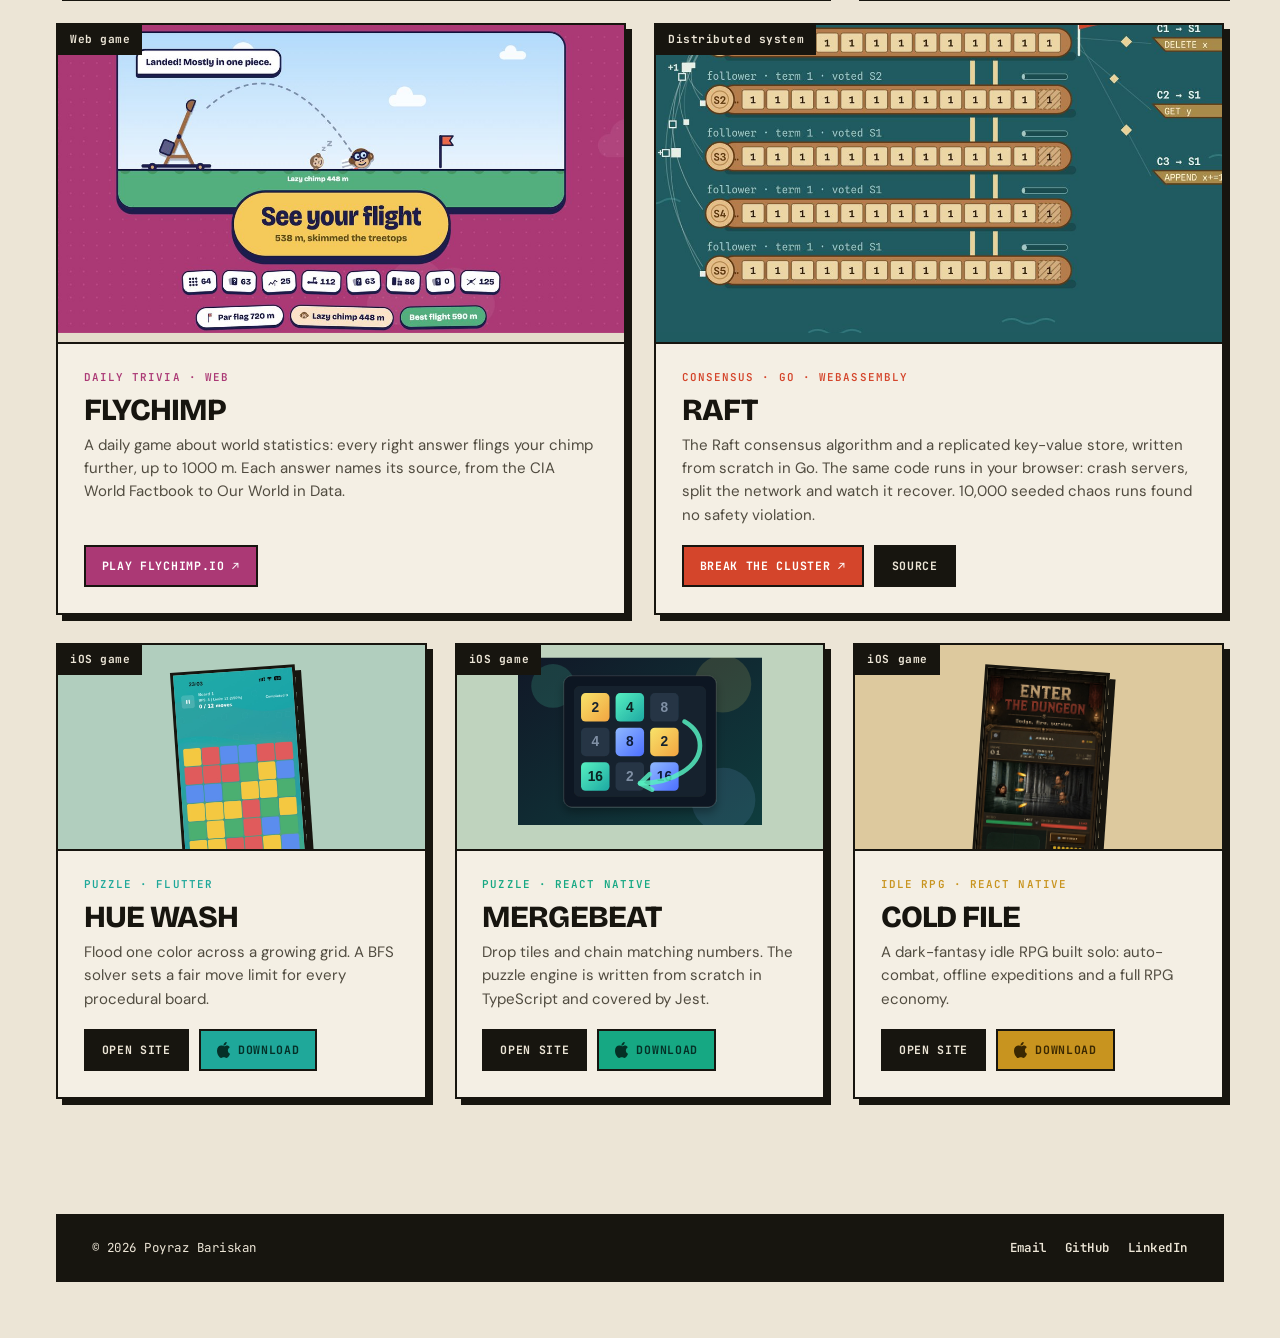
==== commit 9dc6e986: "feat(work): add Raft to selected work Raft consensus and a replicated key-value store in Go, linked " ====
--- a/index.html
+++ b/index.html
@@ -140,7 +140,7 @@
 
       <div class="section-head" id="work">
         <h2>Selected Work</h2>
-        <span class="count">[ 06 Projects ]</span>
+        <span class="count">[ 07 Projects ]</span>
       </div>
 
       <section class="work" aria-label="Projects">
@@ -177,7 +177,7 @@
           </div>
         </article>
 
-        <article class="work-card accent-flychimp" data-pop>
+        <article class="work-card work-half accent-flychimp" data-pop>
           <a class="work-media media-shot media-flychimp" href="https://www.flychimp.io/" target="_blank" rel="noopener" tabindex="-1" aria-hidden="true">
             <span class="work-kind">Web game</span>
             <img src="./Flychimp/assets/preview-1200.jpg" alt="" decoding="async" loading="lazy" data-parallax>
@@ -188,6 +188,22 @@
             <p class="work-desc">A daily game about world statistics: every right answer flings your chimp further, up to 1000 m. Each answer names its source, from the CIA World Factbook to Our World in Data.</p>
             <div class="work-actions">
               <a class="btn btn-solid" href="https://www.flychimp.io/" target="_blank" rel="noopener">Play flychimp.io ↗</a>
+            </div>
+          </div>
+        </article>
+
+        <article class="work-card work-half accent-raft" data-pop>
+          <a class="work-media media-shot media-raft" href="https://pbariskan.github.io/Raft/" tabindex="-1" aria-hidden="true">
+            <span class="work-kind">Distributed system</span>
+            <img src="./Raft/assets/preview-1200.jpg" alt="" decoding="async" loading="lazy" data-parallax>
+          </a>
+          <div class="work-info">
+            <p class="work-genre">Consensus · Go · WebAssembly</p>
+            <h3 class="work-title"><a href="https://pbariskan.github.io/Raft/">Raft</a></h3>
+            <p class="work-desc">The Raft consensus algorithm and a replicated key-value store, written from scratch in Go. The same code runs in your browser: crash servers, split the network and watch it recover. 10,000 seeded chaos runs found no safety violation.</p>
+            <div class="work-actions">
+              <a class="btn btn-solid" href="https://pbariskan.github.io/Raft/">Break the cluster ↗</a>
+              <a class="btn btn-ink" href="https://github.com/pBariskan/Raft" target="_blank" rel="noopener">Source</a>
             </div>
           </div>
         </article>
@@ -233,7 +249,7 @@
           </div>
         </article>
 
-        <article class="work-card work-wide accent-cold" data-pop>
+        <article class="work-card accent-cold" data-pop>
           <a class="work-media media-phone" href="./ColdFile/" tabindex="-1" aria-hidden="true">
             <span class="work-kind">iOS game</span>
             <img src="./ColdFile/assets/enter-dungeon.webp" alt="" decoding="async" loading="lazy" data-parallax="34">
--- a/styles.css
+++ b/styles.css
@@ -37,6 +37,7 @@
 .accent-huewash   { --accent: #1fa89a; --accent-ink: #053028; }
 .accent-brandai   { --accent: #7c3aed; --accent-ink: #ffffff; }
 .accent-flychimp  { --accent: #ab3975; --accent-ink: #ffffff; }
+.accent-raft      { --accent: #d4452b; --accent-ink: #ffffff; }
 
 /* ── Reset ──────────────────────────────────────────────── */
 *, *::before, *::after { box-sizing: border-box; margin: 0; }
@@ -621,7 +622,7 @@
 }
 
 /* ── Work grid (projects) ───────────────────────────────── */
-/* Compact on purpose: on desktop all six projects fit in about one and a half screens. */
+/* Compact on purpose: on desktop all seven projects fit in about one and a half screens. */
 .work {
   width: min(var(--maxw), 100% - var(--gut) * 2);
   margin: 0 auto clamp(60px, 9vw, 120px);
@@ -647,6 +648,9 @@
   display: grid;
   grid-template-columns: minmax(0, 1fr) minmax(0, 1fr);
 }
+
+/* two cards sharing a row */
+.work-half { grid-column: span 3; }
 
 /* a card left alone on the last row spans it, media beside the text like the feature card */
 .work-wide {
@@ -706,6 +710,10 @@
 .media-board { background: color-mix(in srgb, var(--accent) 18%, var(--paper-2)); }
 .media-board img { width: 100%; height: 100%; object-fit: contain; padding: 18px 24px; }
 
+/* Raft: the five logs, not the corner of the sea */
+.media-raft { background: #1f5b60; }
+.media-raft img { object-position: 50% 50%; }
+
 /* Flychimp: keep the catapult and the flight in view, not the corner of the page */
 .media-flychimp img { object-position: 50% 50%; }
 
@@ -877,7 +885,7 @@
 /* ── Responsive ─────────────────────────────────────────── */
 @media (max-width: 980px) {
   .work { grid-template-columns: repeat(2, minmax(0, 1fr)); }
-  .work-card { grid-column: span 1; }
+  .work-card, .work-half { grid-column: span 1; }
   .work-feature { grid-column: 1 / -1; }
   .work-wide { grid-column: 1 / -1; }
 }
@@ -899,6 +907,7 @@
   .media-shot img { object-position: 88% 50%; }
   .work-wide .work-media { border-bottom: none; }
   .media-flychimp img { object-position: 50% 50%; }
+  .media-raft img { object-position: 12% 50%; }
   .work-info { padding: 14px 14px 16px; }
   .work-title, .work-feature .work-title { font-size: 1.5rem; margin-bottom: 8px; }
   .work-desc { font-size: 0.88rem; line-height: 1.5; }
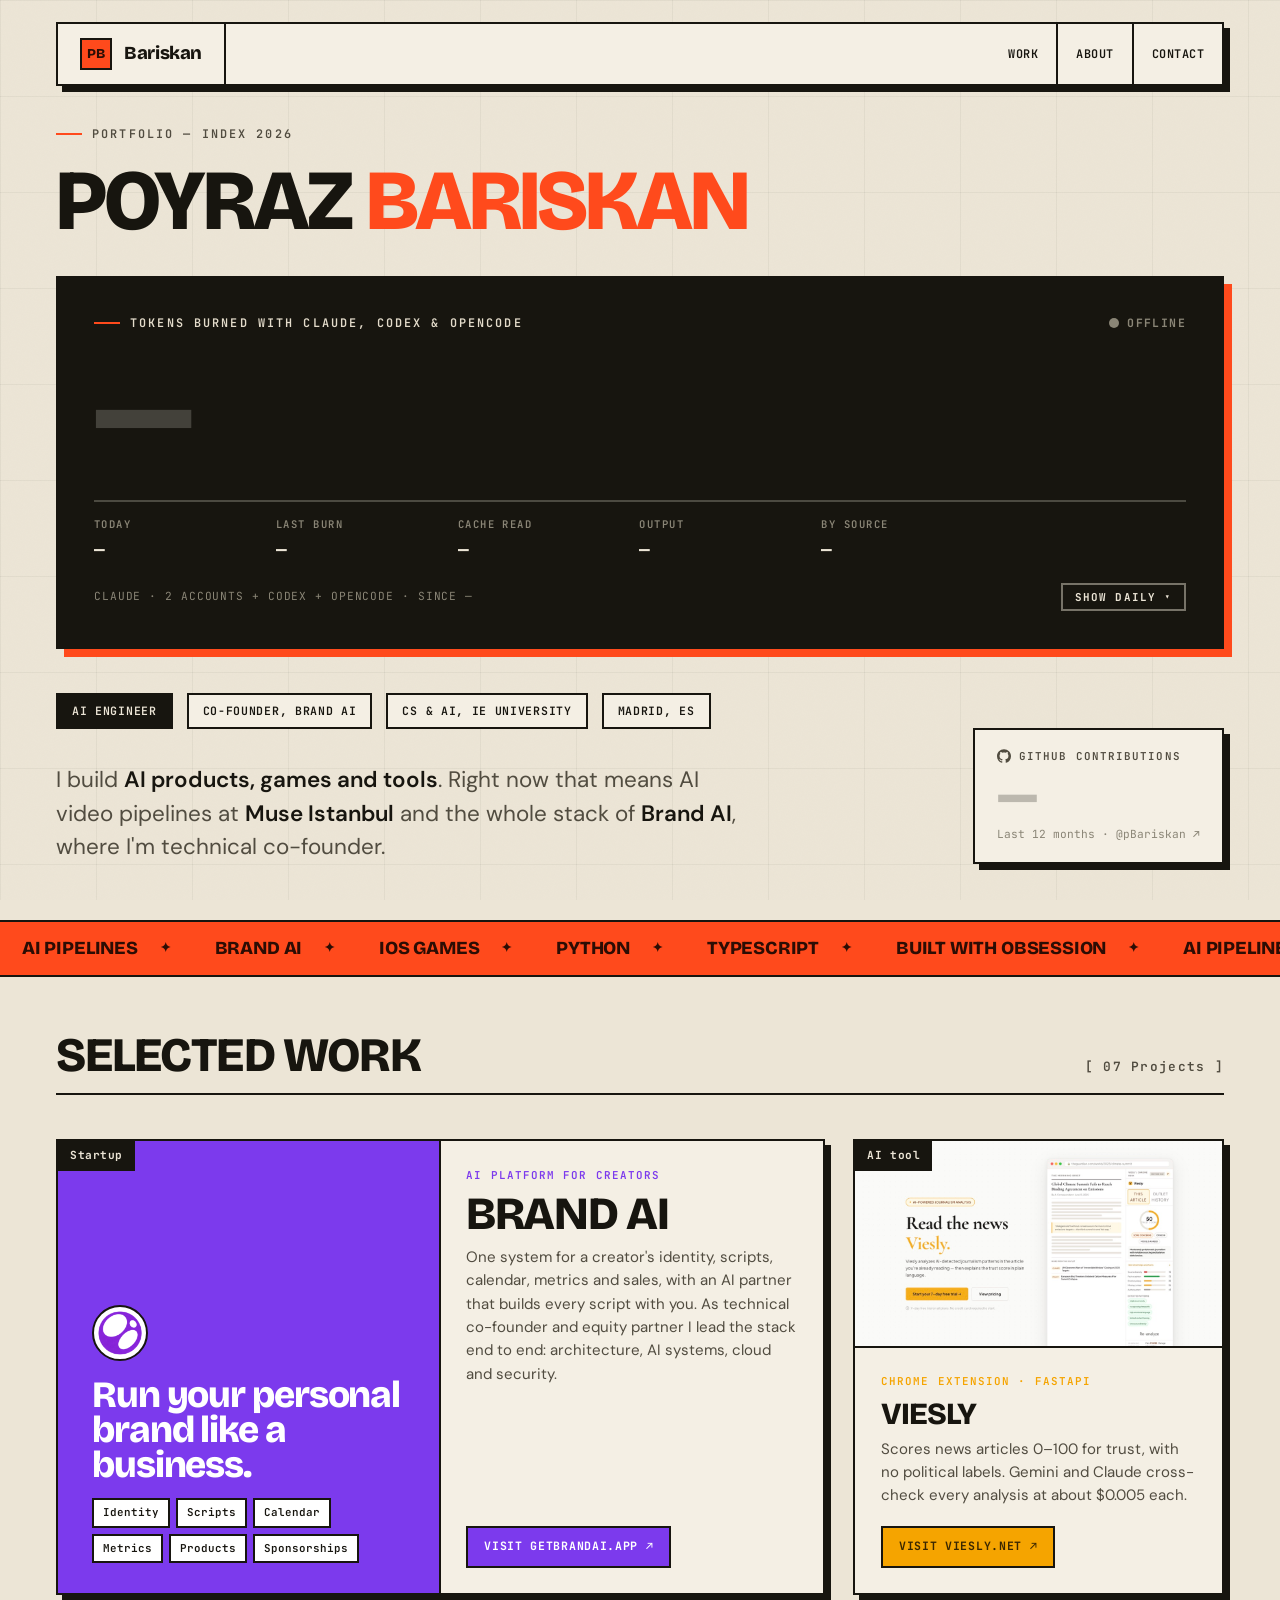
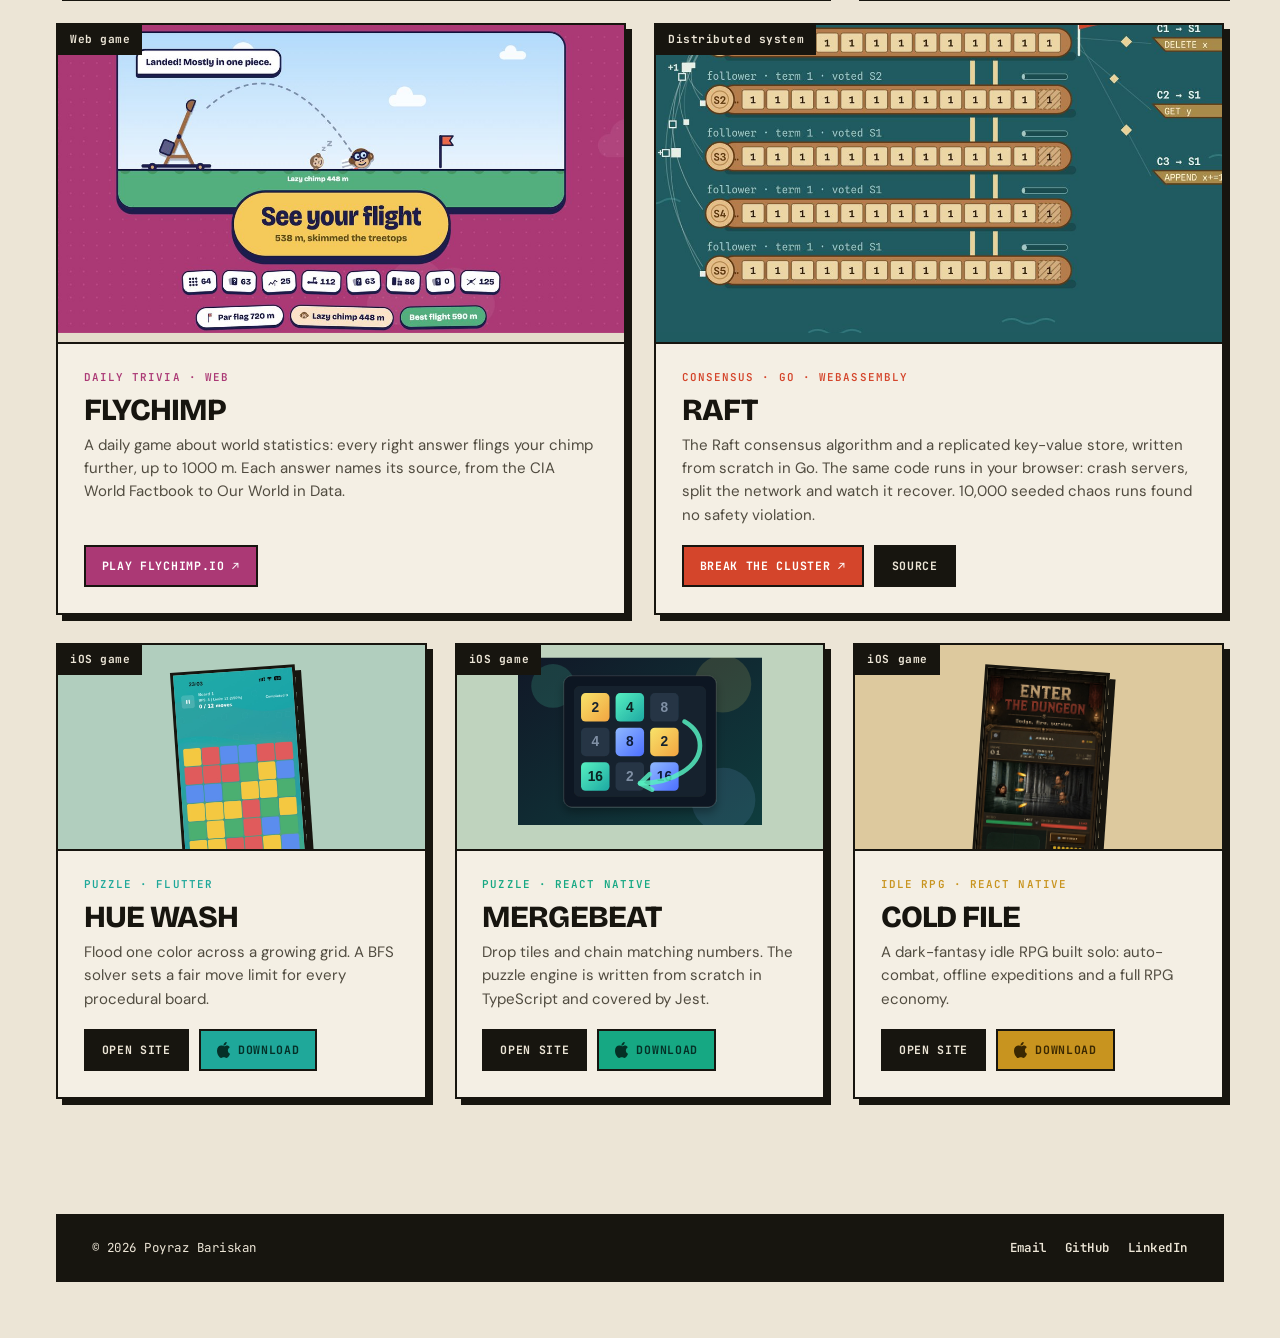
==== commit ab66f90d: "Show OpenCode as a token counter source Co-Authored-By: Claude Opus 5.5 <noreply@anthropic.com> Clau" ====
--- a/index.html
+++ b/index.html
@@ -91,7 +91,7 @@
         </h1>
         <section class="burn is-loading" data-token-counter data-endpoint="https://claude-token-counter.poyraz-fad.workers.dev" data-snapshot="https://raw.githubusercontent.com/pBariskan/pBariskan.github.io/data" aria-label="Live AI token counter">
           <div class="burn-head">
-            <p class="eyebrow">Tokens burned with Claude &amp; Codex</p>
+            <p class="eyebrow">Tokens burned with Claude, Codex &amp; OpenCode</p>
             <p class="burn-status"><span class="burn-dot" aria-hidden="true"></span><span data-status>Loading</span></p>
           </div>
           <p class="burn-number" data-total>—</p>
@@ -103,7 +103,7 @@
             <div class="burn-sources"><dt>By source</dt><dd data-sources>—</dd></div>
           </dl>
           <div class="burn-bottom">
-            <p class="burn-foot">Claude · 2 accounts + Codex · since <span data-since>—</span></p>
+            <p class="burn-foot">Claude · 2 accounts + Codex + OpenCode · since <span data-since>—</span></p>
             <button class="burn-toggle" type="button" aria-expanded="false" aria-controls="burn-daily" data-daily-toggle>Show daily</button>
           </div>
           <div class="burn-daily" id="burn-daily" data-daily hidden></div>
